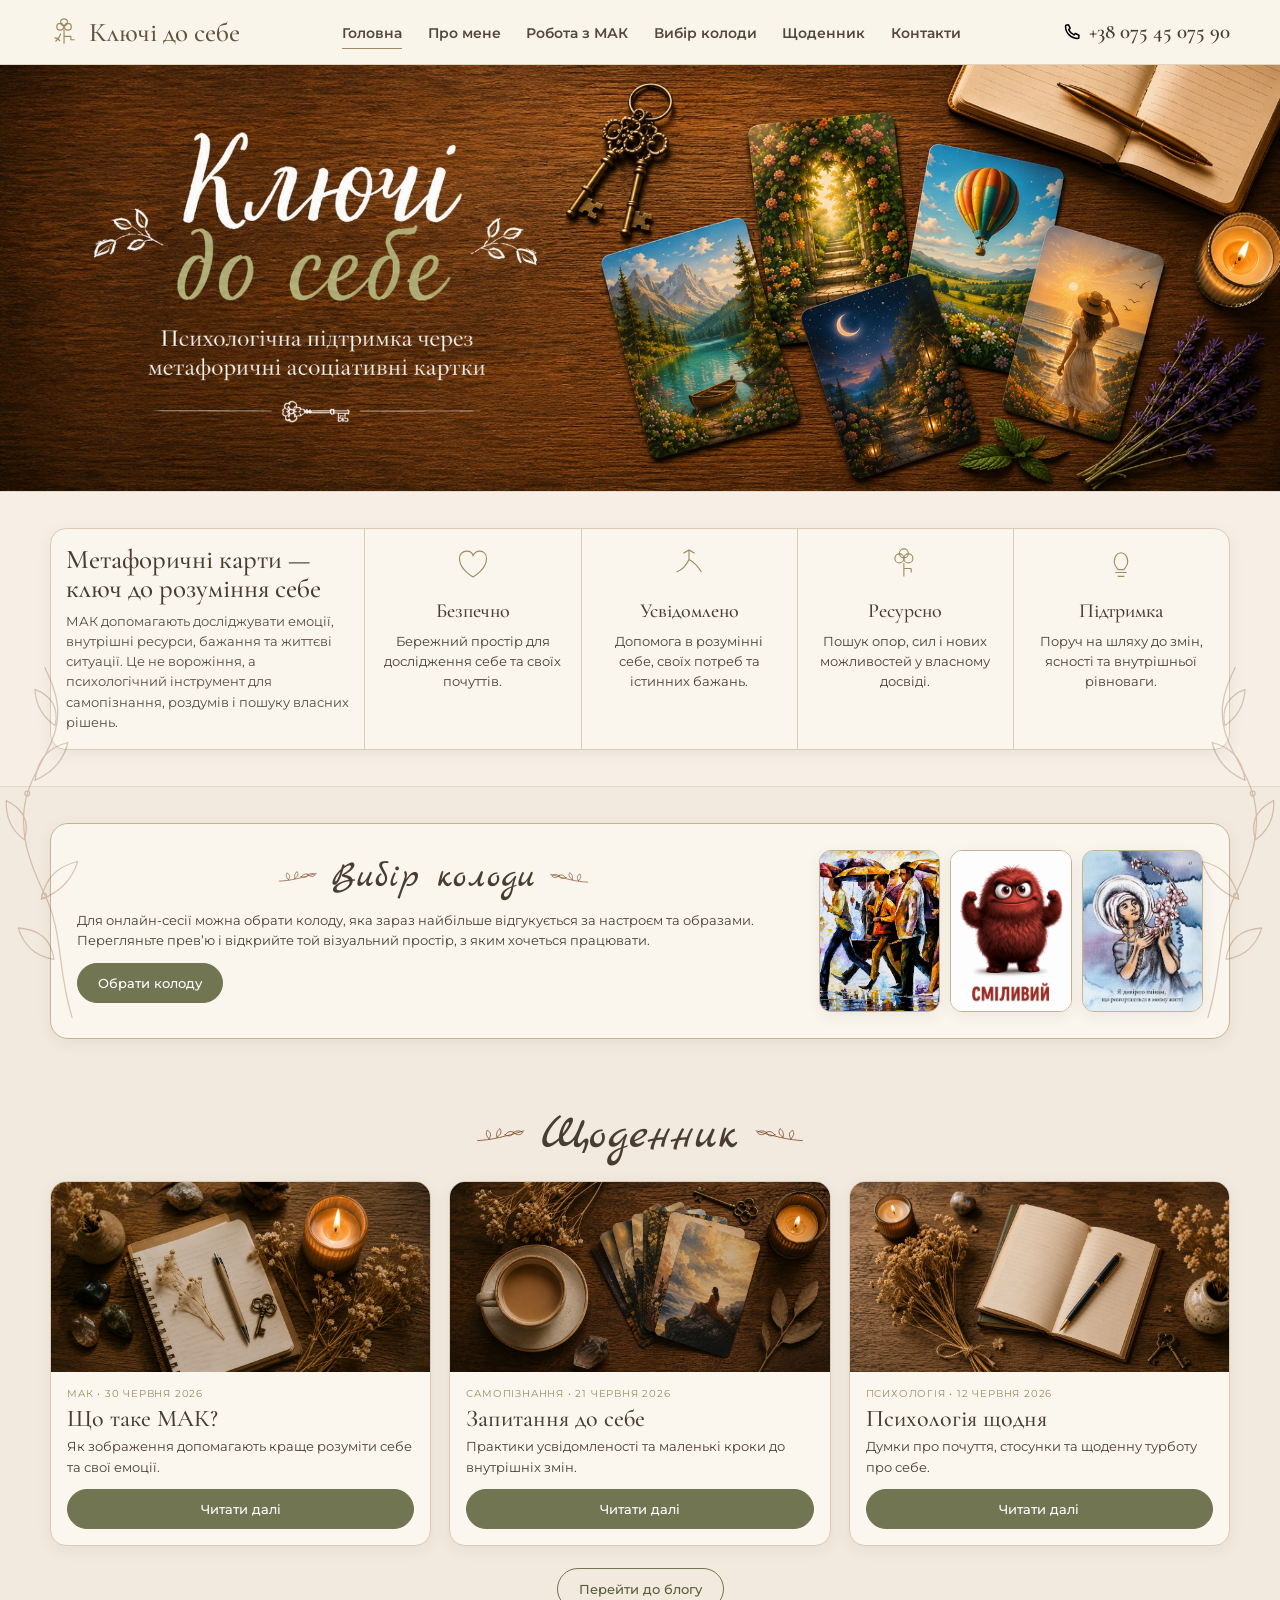
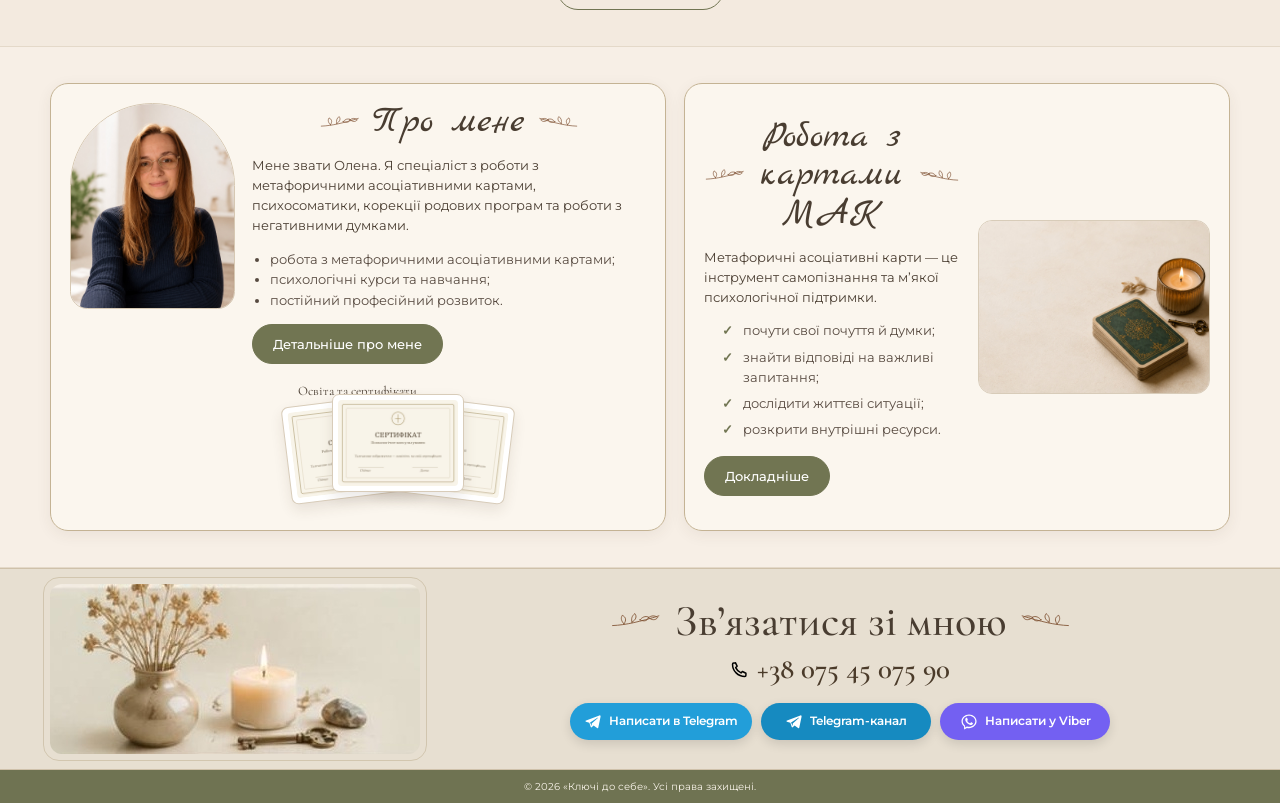
==== index.html @ e77d38bc "Add files via upload" ====
<!DOCTYPE html>

<html lang="uk">
<head>
<meta charset="utf-8"/>
<meta content="width=device-width, initial-scale=1.0" name="viewport"/>
<title>Ключі до себе — психологічна підтримка +380754507590</title>
<meta content="Робота з метафоричними асоціативними картами онлайн. Підтримка, самопізнання та робота з внутрішніми запитами. Телефон: +380754507590." name="description"/>
<meta content="фахівець з МАК, психологічна допомога, метафоричні асоціативні карти, МАК, психосоматика, самопізнання, ключі до себе, keys to self, спеціаліст з МАК, МАК-консультант" name="keywords"/>
<meta content="Олена — Ключі до себе" name="author"/>
<meta content="index, follow, max-image-preview:large, max-snippet:-1, max-video-preview:-1" name="robots"/>
<meta content="#6f7352" name="theme-color"/>
<link href="https://keystoself.com.ua/" rel="canonical"/>
<link href="assets/icons/favicon.svg" rel="icon" type="image/svg+xml"/>
<link href="site.webmanifest" rel="manifest"/>
<meta content="uk_UA" property="og:locale"/>
<meta content="website" property="og:type"/>
<meta content="Ключі до себе" property="og:site_name"/>
<meta content="Ключі до себе — психологічна підтримка" property="og:title"/>
<meta content="Робота з метафоричними асоціативними картами онлайн. Підтримка, самопізнання та робота з внутрішніми запитами. Телефон: +380754507590." property="og:description"/>
<meta content="https://keystoself.com.ua/" property="og:url"/>
<meta content="https://keystoself.com.ua/assets/images/hero-home-desktop.jpg" property="og:image"/>
<meta content="Ключі до себе — психологічна підтримка" property="og:image:alt"/>
<meta content="summary_large_image" name="twitter:card"/>
<meta content="Ключі до себе — психологічна підтримка" name="twitter:title"/>
<meta content="Робота з метафоричними асоціативними картами онлайн. Підтримка, самопізнання та робота з внутрішніми запитами. Телефон: +380754507590." name="twitter:description"/>
<meta content="https://keystoself.com.ua/assets/images/hero-home-desktop.jpg" name="twitter:image"/>
<meta content="OqQjgjxOYaDfPLeTILCCPl3YAwLQMFYE5xxrJE5mUZg" name="google-site-verification"/>
<link href="assets/css/style.css?v=20260705-gallery-final" rel="stylesheet"/>
<script type="application/ld+json">{"@context":"https://schema.org","@graph":[{"@type":"WebSite","@id":"https://keystoself.com.ua/#website","url":"https://keystoself.com.ua/","name":"Ключі до себе","inLanguage":"uk-UA"},{"@type":"ProfessionalService","@id":"https://keystoself.com.ua/#service","name":"Ключі до себе","url":"https://keystoself.com.ua/","image":"https://keystoself.com.ua/assets/images/profile.jpg","telephone":"+380754507590","description":"Психологічна підтримка та робота з метафоричними асоціативними картами.","areaServed":{"@type":"Country","name":"Україна"},"sameAs":["https://t.me/olena_keystoself","https://t.me/keystoself_channel"],"contactPoint":{"@type":"ContactPoint","telephone":"+380754507590","contactType":"customer support","availableLanguage":["uk","ru"]}},{"@type":"Person","@id":"https://keystoself.com.ua/#olena","name":"Олена","jobTitle":"Фахівець з МАК","image":"https://keystoself.com.ua/assets/images/profile.jpg","telephone":"+380754507590","worksFor":{"@id":"https://keystoself.com.ua/#service"},"sameAs":["https://t.me/olena_keystoself","https://t.me/keystoself_channel"]}]}</script>
</head>
<body>
<header class="site-header">
<div class="container header-row">
<a aria-label="Ключі до себе — на головну" class="logo" href="index.html">
<svg aria-hidden="true" class="logo-mark" fill="none" stroke="currentColor" stroke-linecap="round" stroke-linejoin="round" stroke-width="2.5" viewbox="0 0 64 64"><circle cx="21" cy="20" r="7"></circle><circle cx="37" cy="20" r="7"></circle><circle cx="29" cy="11" r="7"></circle><path d="M29 27v27M29 40h14v7h7"></path><path d="M12 50c5-5 8-9 10-15M10 43c5 0 8 2 10 6"></path></svg>
<span class="logo-name">Ключі до себе</span>
</a>
<nav aria-label="Головне меню" class="main-nav"><a href="index.html">Головна</a>
<a href="about.html">Про мене</a>
<a href="mak.html">Робота з МАК</a>
<a href="cards.html">Вибір колоди</a>
<a href="blog.html">Щоденник</a>
<a href="#contacts">Контакти</a>
</nav>
<a aria-label="Зателефонувати" class="header-phone" data-phone-link="" href="tel:+380754507590">
<img alt="" aria-hidden="true" src="assets/icons/phone.svg"/><span data-phone="">+38 075 45 075 90</span>
</a>
<a class="mobile-cards-link" href="cards.html">Колоди</a>
<button aria-expanded="false" aria-label="Відкрити меню" class="mobile-toggle" type="button"><span></span><span></span><span></span></button>
</div>
</header>
<main class="site-main">
<section aria-label="Ключі до себе" class="hero">
<picture class="hero-visual">
<source media="(max-width: 680px)" srcset="assets/images/hero-home-mobile.jpg"/>
<img alt="Ключі до себе — психологічна підтримка через метафоричні асоціативні картки" fetchpriority="high" height="850" src="assets/images/hero-home-desktop.jpg" width="1920"/>
</picture>
</section>
<section class="section section-soft">
<div class="container">
<div class="features-shell">
<div class="intro-grid">
<div class="intro-copy">
<h2>Метафоричні карти — ключ до розуміння себе</h2>
<p>МАК допомагають досліджувати емоції, внутрішні ресурси, бажання та життєві ситуації. Це не ворожіння, а психологічний інструмент для самопізнання, роздумів і пошуку власних рішень.</p>
</div>
<div class="benefit"><svg fill="none" stroke-width="2" viewbox="0 0 64 64"><path d="M32 55S8 42 8 22c0-8 6-13 13-13 6 0 10 4 11 8 2-4 6-8 12-8 7 0 12 5 12 13 0 20-24 33-24 33z"></path></svg><h3>Безпечно</h3><p>Бережний простір для дослідження себе та своїх почуттів.</p></div>
<div class="benefit"><svg fill="none" stroke-width="2" viewbox="0 0 64 64"><path d="M10 46c11-4 17-11 22-22 8 4 15 11 22 22M32 24V7M22 13l10-6 10 6"></path></svg><h3>Усвідомлено</h3><p>Допомога в розумінні себе, своїх потреб та істинних бажань.</p></div>
<div class="benefit"><svg fill="none" stroke-width="2" viewbox="0 0 64 64"><circle cx="22" cy="22" r="8"></circle><circle cx="38" cy="22" r="8"></circle><circle cx="30" cy="13" r="8"></circle><path d="M30 30v24M30 40h13M43 40v7"></path></svg><h3>Ресурсно</h3><p>Пошук опор, сил і нових можливостей у власному досвіді.</p></div>
<div class="benefit"><svg fill="none" stroke-width="2" viewbox="0 0 64 64"><path d="M22 47h20M26 54h12M20 28c0-9 5-16 12-16s12 7 12 16c0 7-4 10-7 14H27c-3-4-7-7-7-14z"></path></svg><h3>Підтримка</h3><p>Поруч на шляху до змін, ясності та внутрішньої рівноваги.</p></div>
</div>
</div>
</div>
</section>
<section class="section home-deck-announcement">
<div class="container">
<article class="panel deck-home-panel">
<div>
<h2 class="decorated-title">Вибір колоди</h2>
<p>Для онлайн-сесії можна обрати колоду, яка зараз найбільше відгукується за настроєм та образами. Перегляньте прев’ю і відкрийте той візуальний простір, з яким хочеться працювати.</p>
<a class="btn btn-small" href="cards.html">Обрати колоду</a>
</div>
<div class="deck-home-preview" aria-hidden="true">
<img src="assets/cards/vps/001.jpg" alt="" loading="lazy" onerror="this.style.display='none'">
<img src="assets/cards/monstryky/001.jpg" alt="" loading="lazy" onerror="this.style.display='none'">
<img src="assets/cards/moon/001.jpg" alt="" loading="lazy" onerror="this.style.display='none'">
</div>
</article>
</div>
</section>
<section class="section">
<div class="container">
<h2 class="section-title script-title">Щоденник</h2>
<div class="cards-3">
<article class="card"><img alt="Метафоричні асоціативні карти" loading="lazy" src="assets/images/blog-mak.jpg"/><div class="card-body"><div class="meta">МАК • 30 червня 2026</div><h3>Що таке МАК?</h3><p>Як зображення допомагають краще розуміти себе та свої емоції.</p><a class="btn btn-small" href="article-mak.html">Читати далі</a></div></article>
<article class="card"><img alt="Запитання до себе" loading="lazy" src="assets/images/blog-questions.jpg"/><div class="card-body"><div class="meta">Самопізнання • 21 червня 2026</div><h3>Запитання до себе</h3><p>Практики усвідомленості та маленькі кроки до внутрішніх змін.</p><a class="btn btn-small" href="article-questions.html">Читати далі</a></div></article>
<article class="card"><img alt="Психологія щодня" loading="lazy" src="assets/images/blog-daily.jpg"/><div class="card-body"><div class="meta">Психологія • 12 червня 2026</div><h3>Психологія щодня</h3><p>Думки про почуття, стосунки та щоденну турботу про себе.</p><a class="btn btn-small" href="article-daily.html">Читати далі</a></div></article>
</div>
<p class="center-action"><a class="btn btn-outline" href="blog.html">Перейти до блогу</a></p>
</div>
</section>
<section class="section section-soft">
<div class="container home-split">
<article class="panel about-panel">
<img alt="Олена, спеціаліст з роботи з метафоричними асоціативними картами" class="home-profile" loading="lazy" src="assets/images/profile.jpg"/>
<div>
<h2 class="decorated-title">Про мене</h2>
<p>Мене звати Олена. Я спеціаліст з роботи з метафоричними асоціативними картами, психосоматики, корекції родових програм та роботи з негативними думками.</p>
<ul>
<li>робота з метафоричними асоціативними картами;</li>
<li>психологічні курси та навчання;</li>
<li>постійний професійний розвиток.</li>
</ul>
<a class="btn btn-small" href="about.html">Детальніше про мене</a>
</div>
<div class="home-cert-block">
<p class="home-cert-label">Освіта та сертифікати</p>
<div aria-label="Три сертифікати" class="home-cert-fan">
<figure class="cert"><img alt="Сертифікат з роботи з МАК" loading="lazy" src="assets/images/certificate-1.jpg"/></figure>
<figure class="cert"><img alt="Сертифікат з психологічного консультування" loading="lazy" src="assets/images/certificate-2.jpg"/></figure>
<figure class="cert"><img alt="Диплом про підвищення кваліфікації" loading="lazy" src="assets/images/certificate-3.jpg"/></figure>
</div>
</div>
</article>
<article class="panel mak-panel">
<div>
<h2 class="decorated-title">Робота з картами МАК</h2>
<p>Метафоричні асоціативні карти — це інструмент самопізнання та м’якої психологічної підтримки.</p>
<ul class="check-list"><li>почути свої почуття й думки;</li><li>знайти відповіді на важливі запитання;</li><li>дослідити життєві ситуації;</li><li>розкрити внутрішні ресурси.</li></ul>
<a class="btn btn-small" href="mak.html">Докладніше</a>
</div>
<img alt="Колода метафоричних карт поруч зі свічкою" class="mak-panel-image" loading="lazy" src="assets/images/mak-cards.jpg"/>
</article>
</div>
</section>
</main>
<section class="contact-band" id="contacts">
<div class="container contact-shell">
<div class="contact-decor">
<img alt="Невелика композиція зі свічкою, сухоцвітами, каменем і ключами" loading="lazy" src="assets/images/footer-decor.jpg"/>
</div>
<div class="contact-center">
<h2 class="ornament-title">Зв’язатися зі мною</h2>
<a class="phone-big" data-phone-link="" href="tel:+380754507590">
<img alt="" aria-hidden="true" src="assets/icons/phone.svg"/><span data-phone="">+38 075 45 075 90</span>
</a>
<div class="contact-actions">
<a class="social-btn telegram" data-telegram="" href="https://t.me/olena_keystoself" rel="noopener" target="_blank">
<img alt="" aria-hidden="true" src="assets/icons/telegram.svg"/><span>Написати в Telegram</span>
</a>
<a class="social-btn channel" data-telegram-channel="" href="https://t.me/keystoself_channel" rel="noopener" target="_blank">
<img alt="" aria-hidden="true" src="assets/icons/telegram.svg"/><span>Telegram-канал</span>
</a>
<a class="social-btn viber" data-viber="" href="viber://chat?number=%2B380754507590">
<img alt="" aria-hidden="true" src="assets/icons/viber.svg"/><span>Написати у Viber</span>
</a>
</div>
</div>
</div>
</section>
<footer class="site-footer">© 2026 «Ключі до себе». Усі права захищені.</footer>
<script src="assets/js/config.js"></script>
<script src="assets/js/main.js"></script>
</body>
</html>
---- assets/css/style.css ----
@import url("https://fonts.googleapis.com/css2?family=Cormorant+Garamond:wght@400;500;600&family=Marck+Script&family=Montserrat:wght@400;500;600&display=swap");

:root {
  --bg: #f3eadf;
  --paper: #fbf7ef;
  --paper-2: #f7f0e6;
  --ink: #493d31;
  --muted: #574a40;
  --line: #d8ccb9;
  --line-strong: #c4b394;
  --olive: #717552;
  --olive-dark: #575c3d;
  --gold: #9f8b60;
  --branch: #5e3b24;
  --telegram: #229ed9;
  --telegram-dark: #168ac0;
  --viber: #7360f2;
  --shadow: 0 10px 28px rgba(76, 56, 36, .09);
  --shadow-soft: 0 4px 15px rgba(76, 56, 36, .07);
  --radius: 16px;
  --max: 1180px;
}

* { box-sizing: border-box; }
html { scroll-behavior: smooth; }
body {
  margin: 0;
  overflow-x: hidden;
  color: var(--ink);
  background: var(--bg);
  font-family: "Montserrat", Arial, sans-serif;
  font-size: 14px;
  line-height: 1.55;
}
img { display: block; max-width: 100%; }
a { color: inherit; }
button, input, select { font: inherit; }
.container { width: min(var(--max), calc(100% - 36px)); margin-inline: auto; }
.sr-only {
  position: absolute !important;
  width: 1px !important;
  height: 1px !important;
  padding: 0 !important;
  margin: -1px !important;
  overflow: hidden !important;
  clip: rect(0, 0, 0, 0) !important;
  white-space: nowrap !important;
  border: 0 !important;
}
.site-main { position: relative; isolation: isolate; overflow: clip; }
.site-main::before,
.site-main::after {
  content: "";
  position: absolute;
  z-index: 4;
  top: 28%;
  width: 84px;
  height: 380px;
  background: url("../images/side-vine.svg") center / contain no-repeat;
  opacity: .28;
  pointer-events: none;
}
.site-main::before { left: 0; }
.site-main::after { right: 0; transform: scaleX(-1); }

/* Header */
.site-header {
  position: sticky;
  top: 0;
  z-index: 100;
  background: rgba(250, 245, 236, .97);
  border-bottom: 1px solid rgba(159, 139, 96, .3);
  backdrop-filter: blur(10px);
}
.header-row {
  display: grid;
  grid-template-columns: auto minmax(0, 1fr) auto;
  align-items: center;
  gap: 22px;
  min-height: 64px;
}
.logo {
  display: inline-flex;
  align-items: center;
  gap: 8px;
  color: #62523e;
  text-decoration: none;
  white-space: nowrap;
}
.logo-mark { width: 31px; height: 31px; color: var(--gold); }
.logo-name {
  font-family: "Cormorant Garamond", Georgia, serif;
  font-size: 27px;
  font-weight: 500;
  line-height: 1;
}
.main-nav {
  display: flex;
  align-items: center;
  justify-content: center;
  gap: clamp(16px, 2vw, 28px);
}
.main-nav a {
  position: relative;
  padding: 21px 0 18px;
  color: #54483d;
  text-decoration: none;
  font-size: 12px;
  font-weight: 500;
  white-space: nowrap;
}
.main-nav a::after {
  content: "";
  position: absolute;
  left: 50%;
  right: 50%;
  bottom: 13px;
  height: 1px;
  background: var(--gold);
  transition: .2s ease;
}
.main-nav a:hover::after,
.main-nav a.active::after { left: 0; right: 0; }
.header-phone {
  display: inline-flex;
  align-items: center;
  gap: 7px;
  text-decoration: none;
  font-family: "Cormorant Garamond", Georgia, serif;
  font-size: 18px;
  font-weight: 600;
  white-space: nowrap;
}
.header-phone img { width: 17px; height: 17px; }
.mobile-toggle {
  display: none;
  width: 42px;
  height: 42px;
  margin-left: auto;
  border: 0;
  background: transparent;
  cursor: pointer;
}
.mobile-toggle span {
  display: block;
  width: 25px;
  height: 2px;
  margin: 5px auto;
  background: #574b3c;
  transition: .2s ease;
}
.mobile-toggle[aria-expanded="true"] span:nth-child(1) { transform: translateY(7px) rotate(45deg); }
.mobile-toggle[aria-expanded="true"] span:nth-child(2) { opacity: 0; }
.mobile-toggle[aria-expanded="true"] span:nth-child(3) { transform: translateY(-7px) rotate(-45deg); }

/* Shared banner */
.hero,
.site-banner {
  position: relative;
  overflow: hidden;
}

.hero {
  display: block;
  margin: 0;
  padding: 0;
  line-height: 0;
  background: transparent;
  border: 0;
}

.site-banner {
  background: #4a2c19;
  border-bottom: 1px solid rgba(159, 139, 96, .42);
}
.hero-visual,
.site-banner-visual {
  display: block;
  width: 100%;
  line-height: 0;
}
.hero-visual img {
  display: block;
  width: 100%;
  height: auto;
  object-fit: cover;
  object-position: center;
}
.hero-copy {
  position: absolute !important;
  width: 1px !important;
  height: 1px !important;
  padding: 0 !important;
  margin: -1px !important;
  overflow: hidden !important;
  clip: rect(0, 0, 0, 0) !important;
  white-space: nowrap !important;
  border: 0 !important;
}
.hero-action {
  position: absolute;
  left: 27%;
  bottom: 18px;
  z-index: 3;
  display: flex;
  justify-content: center;
  padding: 0;
  background: transparent;
  border: 0;
  transform: translateX(-50%);
  line-height: normal;
}
.site-banner {
  width: 100%;
  height: auto;
  overflow: hidden;
}
.site-banner img {
  display: block;
  width: 100%;
  height: auto;
  object-fit: contain;
  object-position: center top;
}
.site-banner { padding: 0; }

/* Type and decorative headings */
h1, h2, h3 { color: var(--ink); }
.section { padding: 36px 0; }
.section-soft {
  background: rgba(248, 241, 231, .84);
  border-block: 1px solid rgba(159, 139, 96, .22);
}
.section-title,
.ornament-title,
.decorated-title,
.page-script-title {
  display: flex;
  align-items: center;
  justify-content: center;
  gap: 12px;
  text-align: center;
}
.section-title,
.ornament-title {
  margin: 0 0 20px;
  font-family: "Cormorant Garamond", Georgia, serif;
  font-size: clamp(34px, 3.6vw, 44px);
  font-weight: 500;
  line-height: 1.05;
}
.script-title,
.page-script-title,
.decorated-title {
  font-family: "Marck Script", cursive;
  font-weight: 400;
  letter-spacing: 0;
}
.script-title { font-size: clamp(42px, 4.5vw, 56px); }
.decorated-title {
  width: 100%;
  margin: 0 0 10px;
  font-size: clamp(32px, 2.8vw, 40px);
  line-height: 1.05;
}
.page-script-title {
  margin: 0;
  font-size: clamp(46px, 5.3vw, 66px);
  line-height: .98;
}
.section-title::before,
.section-title::after,
.ornament-title::before,
.ornament-title::after,
.decorated-title::before,
.decorated-title::after,
.page-script-title::before,
.page-script-title::after {
  content: "";
  width: 54px;
  height: 22px;
  flex: 0 0 54px;
  background: url("../images/title-branch.svg") center / contain no-repeat;
  opacity: .92;
}
.section-title::after,
.ornament-title::after,
.decorated-title::after,
.page-script-title::after { transform: scaleX(-1); }
.decorated-title::before,
.decorated-title::after {
  width: 42px;
  height: 18px;
  flex-basis: 42px;
}
.btn {
  display: inline-flex;
  align-items: center;
  justify-content: center;
  min-height: 42px;
  padding: 9px 21px;
  border: 1px solid var(--olive);
  border-radius: 999px;
  background: var(--olive);
  color: #fff;
  text-decoration: none;
  font-size: 13px;
  font-weight: 500;
  transition: transform .18s ease, background .18s ease, box-shadow .18s ease;
}
.btn:hover { transform: translateY(-2px); background: var(--olive-dark); box-shadow: var(--shadow-soft); }
.btn-small { min-height: 40px; padding: 9px 20px; font-size: 13px; }
.btn-outline { background: transparent; color: var(--olive-dark); }
.btn-outline:hover { color: #fff; }

/* Feature strip */
.features-shell {
  overflow: hidden;
  background: rgba(251, 247, 239, .9);
  border: 1px solid var(--line);
  border-radius: var(--radius);
  box-shadow: var(--shadow-soft);
}
.intro-grid { display: grid; grid-template-columns: 1.45fr repeat(4, 1fr); }
.intro-copy,
.benefit { min-height: 138px; padding: 17px 15px; }
.intro-copy h2 {
  margin: 0 0 8px;
  font-family: "Cormorant Garamond", Georgia, serif;
  font-size: 27px;
  font-weight: 500;
  line-height: 1.05;
}
.intro-copy p,
.benefit p { margin: 0; color: var(--muted); font-size: 13px; }
.benefit { text-align: center; border-left: 1px solid var(--line); }
.benefit svg { width: 36px; height: 36px; margin: 0 auto 7px; color: var(--gold); stroke: currentColor; }
.benefit h3 { margin: 0 0 4px; font-family: "Cormorant Garamond", Georgia, serif; font-size: 20px; font-weight: 500; }

/* Blog cards */
.cards-3,
.blog-grid { display: grid; grid-template-columns: repeat(3, minmax(0, 1fr)); gap: 18px; }
.card {
  display: flex;
  flex-direction: column;
  overflow: hidden;
  background: var(--paper);
  border: 1px solid var(--line);
  border-radius: var(--radius);
  box-shadow: var(--shadow-soft);
  transition: transform .2s ease, box-shadow .2s ease;
}
.card:hover { transform: translateY(-3px); box-shadow: var(--shadow); }
.card > img { width: 100%; aspect-ratio: 2 / 1; object-fit: cover; }
.card-body { display: flex; flex: 1; flex-direction: column; padding: 14px 16px 16px; }
.card h3 { margin: 0 0 5px; font-family: "Cormorant Garamond", Georgia, serif; font-size: 24px; font-weight: 500; line-height: 1.05; }
.card p { flex: 1; margin: 0 0 12px; color: var(--muted); font-size: 13px; }
.meta,
.article-date { margin-bottom: 5px; color: var(--gold); font-size: 10px; letter-spacing: .08em; text-transform: uppercase; }
.center-action { margin: 22px 0 0; text-align: center; }

/* Home panels */
.home-split { display: grid; grid-template-columns: 1.06fr .94fr; gap: 18px; }
.panel {
  padding: 19px;
  background: rgba(251, 247, 239, .95);
  border: 1px solid var(--line-strong);
  border-radius: 18px;
  box-shadow: var(--shadow-soft);
}
.about-panel {
  position: relative;
  display: grid;
  grid-template-columns: 165px minmax(0, 1fr);
  gap: 17px;
  align-items: start;
  overflow: hidden;
}
.home-profile {
  width: 165px;
  aspect-ratio: 4 / 5;
  object-fit: cover;
  object-position: center top;
  border: 1px solid #d6c8b3;
  border-radius: 85px 85px 18px 18px;
}
.panel p,
.panel li { color: var(--muted); font-size: 13px; }
.panel ul { padding-left: 18px; }
.home-cert-block { grid-column: 1 / -1; margin-top: 0; }
.home-cert-label { margin: 0 0 2px; text-align: center; font-family: "Cormorant Garamond", Georgia, serif; font-size: 20px; }
.home-cert-fan { position: relative; min-height: 108px; }
.home-cert-fan .cert {
  position: absolute;
  left: 50%;
  bottom: 0;
  width: 132px;
  padding: 5px;
  background: #fff;
  border: 1px solid var(--line);
  border-radius: 7px;
  box-shadow: 0 6px 14px rgba(76, 56, 36, .11);
  transform-origin: 50% 100%;
}
.home-cert-fan .cert img { width: 100%; border-radius: 4px; }
.home-cert-fan .cert:nth-child(1) { z-index: 1; transform: translateX(-106px) rotate(-7deg); }
.home-cert-fan .cert:nth-child(2) { z-index: 3; transform: translateX(-50%) translateY(-5px); }
.home-cert-fan .cert:nth-child(3) { z-index: 2; transform: translateX(-26px) rotate(7deg); }
.mak-panel { display: grid; grid-template-columns: 1.05fr .95fr; gap: 18px; align-items: center; }
.mak-panel-image { width: 100%; aspect-ratio: 4 / 3; object-fit: cover; border: 1px solid var(--line); border-radius: 14px; }
.check-list { list-style: none; padding: 0; margin: 13px 0 17px; }
.check-list li { position: relative; margin: 6px 0; padding-left: 21px; color: var(--muted); }
.check-list li::before { content: "✓"; position: absolute; left: 0; color: var(--olive); font-weight: 700; }

/* Page heading */
.page-hero {
  padding: 22px 0 18px;
  background: rgba(247, 240, 230, .96);
  border-bottom: 1px solid rgba(159, 139, 96, .24);
}
.page-hero .container { text-align: center; }
.page-hero h1:not(.page-script-title) {
  margin: 0 0 7px;
  font-family: "Cormorant Garamond", Georgia, serif;
  font-size: clamp(38px, 4.7vw, 54px);
  font-weight: 500;
  line-height: 1;
}
.page-hero p {
  max-width: 760px;
  margin: 7px auto 0;
  color: #4f4339;
  font-family: "Cormorant Garamond", Georgia, serif;
  font-size: 19px;
  line-height: 1.25;
}

/* About */
.about-frame {
  position: relative;
  display: grid;
  grid-template-columns: minmax(230px, 310px) 1fr;
  gap: 24px;
  align-items: start;
  padding: clamp(22px, 3vw, 34px);
  overflow: hidden;
  background: rgba(251, 247, 239, .95);
  border: 1px solid var(--line-strong);
  border-radius: 20px;
  box-shadow: var(--shadow);
}
.about-frame::before,
.about-frame::after {
  content: "";
  position: absolute;
  width: 110px;
  height: 210px;
  background: url("../images/side-vine.svg") center / contain no-repeat;
  opacity: .13;
  pointer-events: none;
}
.about-frame::before { left: -48px; bottom: -42px; transform: rotate(20deg); }
.about-frame::after { right: -48px; top: -48px; transform: rotate(190deg); }
.about-photo { width: 100%; aspect-ratio: 4 / 5; object-fit: cover; object-position: center top; border: 1px solid #d6c8b3; border-radius: 155px 155px 20px 20px; }
.about-text h2 { margin: 0 0 12px; font-family: "Cormorant Garamond", Georgia, serif; font-size: 39px; font-weight: 500; line-height: 1.05; }
.about-text p { color: var(--muted); }
.about-text h3 { margin: 20px 0 7px; font-family: "Cormorant Garamond", Georgia, serif; font-size: 26px; font-weight: 500; }
.cert-section { margin-top: 32px; }
.cert-fan { position: relative; min-height: 300px; margin-top: 14px; }
.cert-fan .cert {
  position: absolute;
  left: 50%;
  bottom: 22px;
  width: min(28vw, 290px);
  padding: 9px;
  background: #fff;
  border: 1px solid var(--line);
  border-radius: 11px;
  box-shadow: 0 13px 28px rgba(76, 56, 36, .13);
  transform-origin: 50% 100%;
  transition: transform .2s ease, box-shadow .2s ease;
}
.cert-fan .cert img { width: 100%; border-radius: 7px; }
.cert-fan .cert-1 { z-index: 1; transform: translateX(-112%) rotate(-8deg); }
.cert-fan .cert-2 { z-index: 3; transform: translateX(-50%) translateY(-16px); }
.cert-fan .cert-3 { z-index: 2; transform: translateX(12%) rotate(8deg); }
.cert-fan .cert:hover { z-index: 5; box-shadow: 0 18px 34px rgba(76, 56, 36, .18); }

/* MAK */
.mak-layout { display: grid; grid-template-columns: minmax(0, 1fr) 350px; gap: 24px; align-items: start; }
.content-heading { margin: 0 0 10px; font-family: "Cormorant Garamond", Georgia, serif; font-size: 36px; font-weight: 500; line-height: 1.05; }
.mak-copy p { color: var(--muted); }
.mak-copy blockquote,
.article-content blockquote { margin: 18px 0; padding: 16px 19px; background: #efe6d7; border-left: 3px solid var(--gold); color: #5e5144; font-family: "Cormorant Garamond", Georgia, serif; font-size: 19px; font-style: italic; }
.mak-image { position: sticky; top: 82px; width: 100%; aspect-ratio: 4 / 5; object-fit: cover; border: 1px solid var(--line); border-radius: 16px; box-shadow: var(--shadow-soft); }
.steps { display: grid; gap: 10px; margin: 15px 0 21px; }
.step { display: grid; grid-template-columns: 44px 1fr; gap: 13px; padding: 13px; background: var(--paper); border: 1px solid var(--line); border-radius: 14px; }
.step-num { width: 42px; height: 42px; display: grid; place-items: center; border-radius: 50%; background: var(--olive); color: #fff; font-family: "Cormorant Garamond", Georgia, serif; font-size: 22px; }
.step h3 { margin: 0 0 3px; font-family: "Cormorant Garamond", Georgia, serif; font-size: 23px; font-weight: 500; }
.step p { margin: 0; color: var(--muted); }
.online-format { margin: 19px 0 18px; padding: 16px 18px 14px; background: rgba(244, 237, 225, .72); border: 1px solid var(--line); border-radius: var(--radius); box-shadow: var(--shadow-soft); }
.online-format .content-heading { margin-top: 0; }
.online-format p:last-child { margin-bottom: 0; }

/* Blog and articles */
.blog-controls { display: flex; justify-content: space-between; align-items: center; gap: 14px; flex-wrap: wrap; margin-bottom: 20px; }
.filter-group { display: flex; gap: 8px; flex-wrap: wrap; }
.filter-btn,
.sort-select { padding: 8px 13px; border: 1px solid var(--line-strong); background: #fffdf8; color: var(--ink); }
.filter-btn { border-radius: 999px; cursor: pointer; }
.filter-btn.active { background: var(--olive); border-color: var(--olive); color: #fff; }
.sort-select { border-radius: 10px; }
.blog-card.hidden { display: none; }
.content-grid { display: grid; grid-template-columns: minmax(0, 1fr) 260px; gap: 24px; }
.article-content,
.sidebar-box { background: var(--paper); border: 1px solid var(--line); border-radius: var(--radius); box-shadow: var(--shadow-soft); }
.article-content { padding: clamp(21px, 3vw, 32px); }
.article-cover { width: 100%; aspect-ratio: 2 / 1; object-fit: cover; border-radius: 12px; margin-bottom: 20px; }
.article-content h2 { margin: 24px 0 9px; font-family: "Cormorant Garamond", Georgia, serif; font-size: 31px; font-weight: 500; line-height: 1.08; }
.article-content p,
.article-content li { color: var(--muted); }
.back-link { display: inline-block; margin-bottom: 14px; color: var(--olive-dark); }
.sidebar-box { position: sticky; top: 82px; height: max-content; padding: 20px; }
.sidebar-box h3 { margin: 0 0 10px; font-family: "Cormorant Garamond", Georgia, serif; font-size: 26px; font-weight: 500; }
.sidebar-box a { display: block; margin: 9px 0; color: var(--olive-dark); }
.sidebar-divider { margin: 17px 0; border: 0; border-top: 1px solid var(--line); }

/* Contact */
.contact-band { padding: 15px 0; background: #e7dfd1; border-block: 1px solid #cfc1aa; }
.contact-shell {
  display: grid;
  grid-template-columns: minmax(320px, 370px) minmax(0, 1fr);
  gap: 30px;
  align-items: center;
}
.contact-decor {
  position: relative;
  width: 100%;
  justify-self: start;
}
.contact-decor::after { content: ""; position: absolute; inset: -7px; border: 1px solid rgba(159, 139, 96, .3); border-radius: 16px; pointer-events: none; }
.contact-decor img {
  display: block;
  width: 100%;
  height: auto;
  aspect-ratio: 370 / 170;
  object-fit: cover;
  object-position: center;
  border-radius: 12px;
}
.contact-center { text-align: center; }
.contact-center h2 { margin-bottom: 3px; }
.phone-big { display: inline-flex; align-items: center; gap: 8px; margin-bottom: 11px; color: #4b3b2a; text-decoration: none; font-family: "Cormorant Garamond", Georgia, serif; font-size: 29px; font-weight: 600; }
.phone-big img { width: 19px; height: 19px; }
.contact-actions { display: flex; justify-content: center; gap: 9px; flex-wrap: wrap; }
.social-btn { display: inline-flex; align-items: center; justify-content: center; gap: 7px; min-width: 170px; padding: 9px 14px; border: 0; border-radius: 999px; color: #fff; text-decoration: none; font-size: 12px; font-weight: 600; box-shadow: 0 4px 11px rgba(0, 0, 0, .12); transition: transform .18s ease, filter .18s ease; }
.social-btn:hover { transform: translateY(-2px); filter: brightness(.97); }
.social-btn img { width: 18px; height: 18px; }
.telegram { background: var(--telegram); }
.channel { background: var(--telegram-dark); }
.viber { background: var(--viber); }
.site-footer { padding: 9px 18px; background: #6f7352; color: #f8f3e9; text-align: center; font-size: 10px; }

@media (max-width: 1060px) {
  .header-row { gap: 17px; }
  .main-nav { gap: 16px; }
  .main-nav a { font-size: 11px; }
  .header-phone { font-size: 17px; }
  .intro-grid { grid-template-columns: repeat(2, 1fr); }
  .intro-copy { grid-column: 1 / -1; }
  .benefit:nth-child(even) { border-left: 0; }
  .home-split { grid-template-columns: 1fr; }
}

@media (max-width: 900px) {
  .header-row { grid-template-columns: auto 1fr auto auto; gap: 10px; min-height: 62px; }
  .main-nav {
    display: none;
    position: absolute;
    left: 0;
    right: 0;
    top: 62px;
    padding: 8px 22px 16px;
    background: rgba(250, 245, 236, .99);
    border-bottom: 1px solid var(--line);
    box-shadow: var(--shadow-soft);
    flex-direction: column;
    align-items: stretch;
    gap: 0;
  }
  .main-nav.open { display: flex; }
  .main-nav a { padding: 10px 0; font-size: 13px; }
  .main-nav a::after { bottom: 5px; }
  .header-phone {
    display: inline-flex;
    align-items: center;
    gap: 5px;
    font-size: 15px;
    justify-self: end;
  }
  .mobile-toggle { display: block; }
  .cards-3,
  .blog-grid { grid-template-columns: repeat(2, minmax(0, 1fr)); }
  .about-frame,
  .mak-layout,
  .content-grid { grid-template-columns: 1fr; }
  .about-photo { max-width: 380px; margin-inline: auto; }
  .mak-image,
  .sidebar-box { position: static; }
  .contact-shell { grid-template-columns: 1fr; justify-items: center; }
  .contact-decor {
    width: min(100%, 420px);
    justify-self: center;
  }
}

@media (max-width: 680px) {
  .site-main::before,
  .site-main::after {
    width: 46px;
    height: 250px;
    opacity: .16;
  }

  .container { width: min(var(--max), calc(100% - 24px)); }
  body { font-size: 13px; }
  .site-main::before,
  .site-main::after { width: 38px; height: 220px; opacity: .13; }
  .header-row {
    grid-template-columns: auto 1fr auto auto;
    gap: 6px;
    min-height: 58px;
  }
  .logo-mark { width: 28px; height: 28px; }
  .logo-name { font-size: 21px; }
  .header-phone {
    display: inline-flex;
    gap: 4px;
    font-size: 13px;
    white-space: nowrap;
  }
  .header-phone img {
    width: 15px;
    height: 15px;
  }
  .mobile-toggle {
    width: 38px;
    height: 38px;
  }
  .main-nav { top: 58px; }
  .hero-action {
    position: absolute;
    left: 50%;
    bottom: 14px;
    z-index: 3;
    padding: 0;
    transform: translateX(-50%);
  }
  .hero-action .btn { min-height: 35px; padding: 6px 16px; font-size: 11px; }
  .section { padding: 32px 0; }
  .section-title,
  .ornament-title,
  .decorated-title,
  .page-script-title { gap: 5px; }
  .section-title,
  .ornament-title { font-size: 34px; }
  .script-title { font-size: 43px; }
  .page-script-title { font-size: 45px; }
  .decorated-title { font-size: 32px; }
  .section-title::before,
  .section-title::after,
  .ornament-title::before,
  .ornament-title::after,
  .page-script-title::before,
  .page-script-title::after { width: 39px; height: 18px; flex-basis: 39px; }
  .decorated-title::before,
  .decorated-title::after { width: 24px; height: 15px; flex-basis: 24px; }
  .page-hero { padding: 21px 0 19px; }
  .page-hero p { font-size: 17px; }
  .cards-3,
  .blog-grid { grid-template-columns: 1fr; }
  .intro-grid { grid-template-columns: repeat(2, minmax(0, 1fr)); }
  .intro-copy { grid-column: 1 / -1; }
  .intro-copy,
  .benefit { min-height: 0; padding: 16px 11px; border-bottom: 1px solid var(--line); }
  .benefit { border-left: 1px solid var(--line); }
  .benefit:nth-child(2),
  .benefit:nth-child(4) { border-left: 0; }
  .benefit:nth-last-child(-n+2) { border-bottom: 0; }
  .about-panel { grid-template-columns: 1fr; padding: 16px; }
  .home-profile { width: 100%; aspect-ratio: 4 / 3; object-position: center 24%; border-radius: 14px; }
  .home-cert-fan { min-height: 118px; }
  .home-cert-fan .cert { width: 43vw; max-width: 150px; }
  .home-cert-fan .cert:nth-child(1) { transform: translateX(-84%) rotate(-7deg); }
  .home-cert-fan .cert:nth-child(2) { transform: translateX(-50%) translateY(-5px); }
  .home-cert-fan .cert:nth-child(3) { transform: translateX(-16%) rotate(7deg); }
  .mak-panel { grid-template-columns: 1fr; padding: 16px; }
  .mak-panel-image { order: -1; aspect-ratio: 4 / 3; }
  .about-frame { gap: 22px; padding: 16px; }
  .about-photo { max-width: none; aspect-ratio: 4 / 3; object-position: center 24%; border-radius: 14px; }
  .about-text h2 { font-size: 34px; }
  .cert-section { margin-top: 34px; }
  .cert-fan { min-height: 260px; }
  .cert-fan .cert { width: 61vw; max-width: 235px; padding: 7px; }
  .cert-fan .cert-1 { transform: translateX(-77%) rotate(-7deg); }
  .cert-fan .cert-2 { transform: translateX(-50%) translateY(-12px); }
  .cert-fan .cert-3 { transform: translateX(-23%) rotate(7deg); }
  .content-heading { font-size: 32px; }
  .article-content { padding: 18px; }
  .article-content h2 { font-size: 28px; }
  .contact-band { padding: 20px 0 23px; }
  .contact-decor img {
    width: 100%;
    height: auto;
    aspect-ratio: 370 / 170;
  }
  .phone-big { font-size: 27px; }
  .contact-actions { width: 100%; flex-direction: column; align-items: center; }
  .social-btn { width: min(100%, 290px); }
}


@media (max-width: 680px) {
  .hero-visual img {
    display: block;
    width: 100%;
    height: auto;
    object-fit: contain;
    object-position: center top;
  }

  .hero::after {
    display: none;
  }

  .hero-copy {
    display: none !important;
  }

  .hero-action {
    position: absolute;
    left: 50%;
    bottom: 14px;
    z-index: 3;
    padding: 0;
    transform: translateX(-50%);
  }

  .site-banner {
    height: auto;
  }

  .site-banner img,
  .site-banner-visual img {
    display: block;
    width: 100%;
    height: auto;
    object-fit: contain;
    object-position: center top;
  }

  .section { padding: 27px 0; }
  .page-hero { padding: 17px 0 15px; }
  .contact-band { padding: 16px 0 18px; }
}

@media (max-width: 520px) {
  .logo-name {
    display: none;
  }

  .header-row {
    grid-template-columns: auto 1fr auto auto;
  }

  .header-phone {
    font-size: 13px;
  }
}


@media (min-width: 681px) {
  .section-title.script-title,
  .decorated-title,
  .page-script-title {
    font-family: "Marck Script", cursive !important;
    font-weight: 400 !important;
    font-style: normal;
    font-synthesis: none;
    -webkit-text-stroke: 0 transparent;
    text-shadow: none;
  }

  .section-title.script-title {
    font-size: 48px;
  }

  .decorated-title {
    font-size: 37px;
  }

  .page-script-title {
    font-size: 52px;
  }
}

@media (prefers-reduced-motion: reduce) {
  html { scroll-behavior: auto; }
  *, *::before, *::after { transition: none !important; }
}

/* Deck choice page */
.cards-page .page-hero {
  padding-top: 34px;
  padding-bottom: 28px;
}
.cards-hero p {
  max-width: 820px;
}
.deck-choice-section {
  padding-top: 34px;
}
.deck-choice-intro {
  max-width: 820px;
  margin: 0 auto 26px;
  text-align: center;
}
.deck-choice-intro .content-heading {
  margin-bottom: 8px;
}
.deck-choice-intro p {
  margin: 0;
  color: #5f5147;
  font-family: "Cormorant Garamond", Georgia, serif;
  font-size: 20px;
  line-height: 1.25;
}
.deck-choice-grid {
  display: grid;
  grid-template-columns: repeat(3, minmax(0, 1fr));
  column-gap: 26px;
  row-gap: 42px;
  align-items: stretch;
}
.deck-choice-card {
  position: relative;
  overflow: hidden;
  background: rgba(251, 247, 239, .96);
  border: 1px solid var(--line-strong);
  border-radius: 18px;
  box-shadow: var(--shadow-soft);
  transition: transform .2s ease, box-shadow .2s ease, border-color .2s ease;
}
.deck-choice-card::before,
.deck-choice-card::after {
  content: "";
  position: absolute;
  width: 72px;
  height: 142px;
  background: url("../images/side-vine.svg") center / contain no-repeat;
  opacity: .10;
  pointer-events: none;
}
.deck-choice-card::before {
  left: -34px;
  bottom: -32px;
  transform: rotate(18deg);
}
.deck-choice-card::after {
  right: -34px;
  top: -34px;
  transform: rotate(194deg);
}
.deck-choice-card:hover {
  transform: translateY(-4px);
  box-shadow: var(--shadow);
  border-color: var(--gold);
}
.deck-choice-card a {
  position: relative;
  z-index: 1;
  display: flex;
  min-height: 100%;
  flex-direction: column;
  padding: 18px;
  text-decoration: none;
}
.deck-choice-card h2 {
  margin: 0 0 14px;
  text-align: center;
  font-family: "Cormorant Garamond", Georgia, serif;
  font-size: 30px;
  font-weight: 500;
  line-height: 1.05;
}
.deck-preview-row {
  display: grid;
  grid-template-columns: repeat(4, minmax(0, 1fr));
  gap: 8px;
  margin-bottom: 14px;
}
.deck-preview-row img {
  width: 100%;
  aspect-ratio: 3 / 4;
  object-fit: cover;
  object-position: center;
  border: 1px solid var(--line);
  border-radius: 10px;
  background: #efe6d7;
  box-shadow: 0 4px 12px rgba(76, 56, 36, .08);
}

.deck-preview-row img.deck-fallback {
  filter: sepia(.12) saturate(.86);
}

.deck-choice-card p {
  flex: 1;
  margin: 0 0 14px;
  color: #4f4339;
  text-align: center;
  font-size: 14px;
}
.deck-open {
  display: inline-flex;
  align-self: center;
  justify-content: center;
  min-height: 40px;
  padding: 9px 22px;
  border: 1px solid var(--olive);
  border-radius: 999px;
  color: #fff;
  background: var(--olive);
  font-size: 14px;
  font-weight: 600;
}
.deck-choice-card:hover .deck-open {
  background: var(--olive-dark);
  color: #fff;
}
@media (max-width: 900px) {
  .deck-choice-grid {
    grid-template-columns: repeat(2, minmax(0, 1fr));
    column-gap: 18px;
    row-gap: 32px;
  }
}
@media (max-width: 680px) {
  .deck-choice-grid {
    grid-template-columns: 1fr;
    row-gap: 24px;
  }
  .deck-choice-card a {
    padding: 16px;
  }
  .deck-choice-card h2 {
    font-size: 28px;
  }
  .deck-choice-intro p {
    font-size: 17px;
  }
}


/* Deck access */
.deck-closed-card {
  max-width: 760px;
  margin: 0 auto;
  padding: 34px 28px;
  text-align: center;
  background: rgba(251, 247, 239, .96);
  border: 1px solid var(--line-strong);
  border-radius: 20px;
  box-shadow: var(--shadow-soft);
}
.deck-closed-card p {
  color: var(--muted);
  font-size: 15px;
  margin: 0 0 18px;
}
.deck-page-back {
  display: inline-flex;
  align-items: center;
  justify-content: center;
  min-height: 40px;
  padding: 9px 20px;
  border-radius: 999px;
  background: var(--olive);
  color: #fff;
  text-decoration: none;
  font-size: 13px;
  font-weight: 600;
  box-shadow: var(--shadow-soft);
}
.deck-page-back:hover { background: var(--olive-dark); }


/* Final gallery and readability fixes */
body,
.page-hero p,
.card p,
.deck-choice-card p,
.deck-choice-intro p,
.article-content p,
.about-text p,
.panel p,
.benefit p,
li {
  color: #493d31;
}
.main-nav a {
  font-size: 13.5px;
  font-weight: 600;
}
.header-phone {
  font-size: 21px;
}
.header-phone img {
  width: 19px;
  height: 19px;
}
.mobile-cards-link {
  display: none;
  align-items: center;
  justify-content: center;
  min-height: 34px;
  padding: 6px 12px;
  border-radius: 999px;
  background: var(--olive);
  color: #fff;
  text-decoration: none;
  font-size: 13px;
  font-weight: 600;
  white-space: nowrap;
}
.deck-choice-card h2 {
  font-family: "Marck Script", cursive;
  font-size: 38px;
  font-weight: 400;
  color: #493d31;
}
.deck-closed-card p {
  color: #493d31;
  font-size: 20px;
  line-height: 1.45;
}
.deck-page-back,
.deck-open {
  min-height: 43px;
  padding: 10px 24px;
  font-size: 15px;
}
.deck-open-area {
  max-width: 1120px;
  margin: 0 auto;
}
.deck-open-note {
  max-width: 860px;
  margin: 0 auto 24px;
  text-align: center;
  color: #493d31;
  font-size: 18px;
}
.deck-gallery {
  display: grid;
  grid-template-columns: repeat(auto-fill, minmax(150px, 1fr));
  gap: 22px 18px;
  align-items: start;
  margin-top: 24px;
}
.deck-gallery-item {
  margin: 0;
}
.deck-gallery-item a {
  display: block;
  text-decoration: none;
  color: inherit;
}
.deck-card-number {
  display: block;
  margin-bottom: 8px;
  text-align: center;
  font-family: "Cormorant Garamond", Georgia, serif;
  font-size: 30px;
  font-weight: 600;
  line-height: 1;
  color: #493d31;
}
.deck-card-frame {
  display: flex;
  align-items: center;
  justify-content: center;
  aspect-ratio: 1 / 1;
  padding: 8px;
  border: 1px solid var(--line-strong);
  border-radius: 16px;
  background: rgba(251,247,239,.96);
  box-shadow: var(--shadow-soft);
  transition: transform .18s ease, box-shadow .18s ease, border-color .18s ease;
}
.deck-card-frame img {
  width: 100%;
  height: 100%;
  object-fit: contain;
  border-radius: 10px;
  user-select: none;
  -webkit-user-drag: none;
}
.deck-gallery-item a:hover .deck-card-frame {
  transform: translateY(-3px);
  border-color: var(--gold);
  box-shadow: var(--shadow);
}
.home-deck-announcement {
  padding-top: 36px;
  padding-bottom: 36px;
}
.deck-home-panel {
  display: grid;
  grid-template-columns: minmax(0, 1.3fr) minmax(240px, .7fr);
  align-items: center;
  gap: 28px;
  padding: 26px;
}
.deck-home-preview {
  display: grid;
  grid-template-columns: repeat(3, 1fr);
  gap: 10px;
}
.deck-home-preview img {
  width: 100%;
  aspect-ratio: 3 / 4;
  object-fit: cover;
  border-radius: 12px;
  border: 1px solid var(--line-strong);
  box-shadow: var(--shadow-soft);
}

@media (max-width: 1060px) {
  .main-nav a { font-size: 12.5px; }
  .header-phone { font-size: 19px; }
}
@media (max-width: 900px) {
  .mobile-cards-link { display: inline-flex; }
  .header-phone { font-size: 18px; }
  .main-nav a { font-size: 14px; }
  .deck-gallery { grid-template-columns: repeat(auto-fill, minmax(135px, 1fr)); gap: 20px 14px; }
}
@media (max-width: 680px) {
  .header-row { grid-template-columns: auto 1fr auto auto auto; }
  .header-phone { font-size: 16px; }
  .header-phone img { width: 16px; height: 16px; }
  .mobile-cards-link { min-height: 31px; padding: 5px 10px; font-size: 12px; }
  .deck-choice-card h2 { font-size: 34px; }
  .deck-closed-card { padding: 28px 20px; }
  .deck-closed-card p { font-size: 18px; }
  .deck-gallery { grid-template-columns: repeat(2, minmax(0, 1fr)); gap: 18px 12px; }
  .deck-card-number { font-size: 28px; }
  .deck-card-frame { padding: 7px; border-radius: 14px; }
  .deck-home-panel { grid-template-columns: 1fr; padding: 18px; }
  .deck-home-preview { grid-template-columns: repeat(3, 1fr); }
}
@media (max-width: 380px) {
  .logo-name { font-size: 19px; }
  .header-phone { font-size: 14px; }
  .mobile-cards-link { font-size: 11px; padding-inline: 8px; }
}
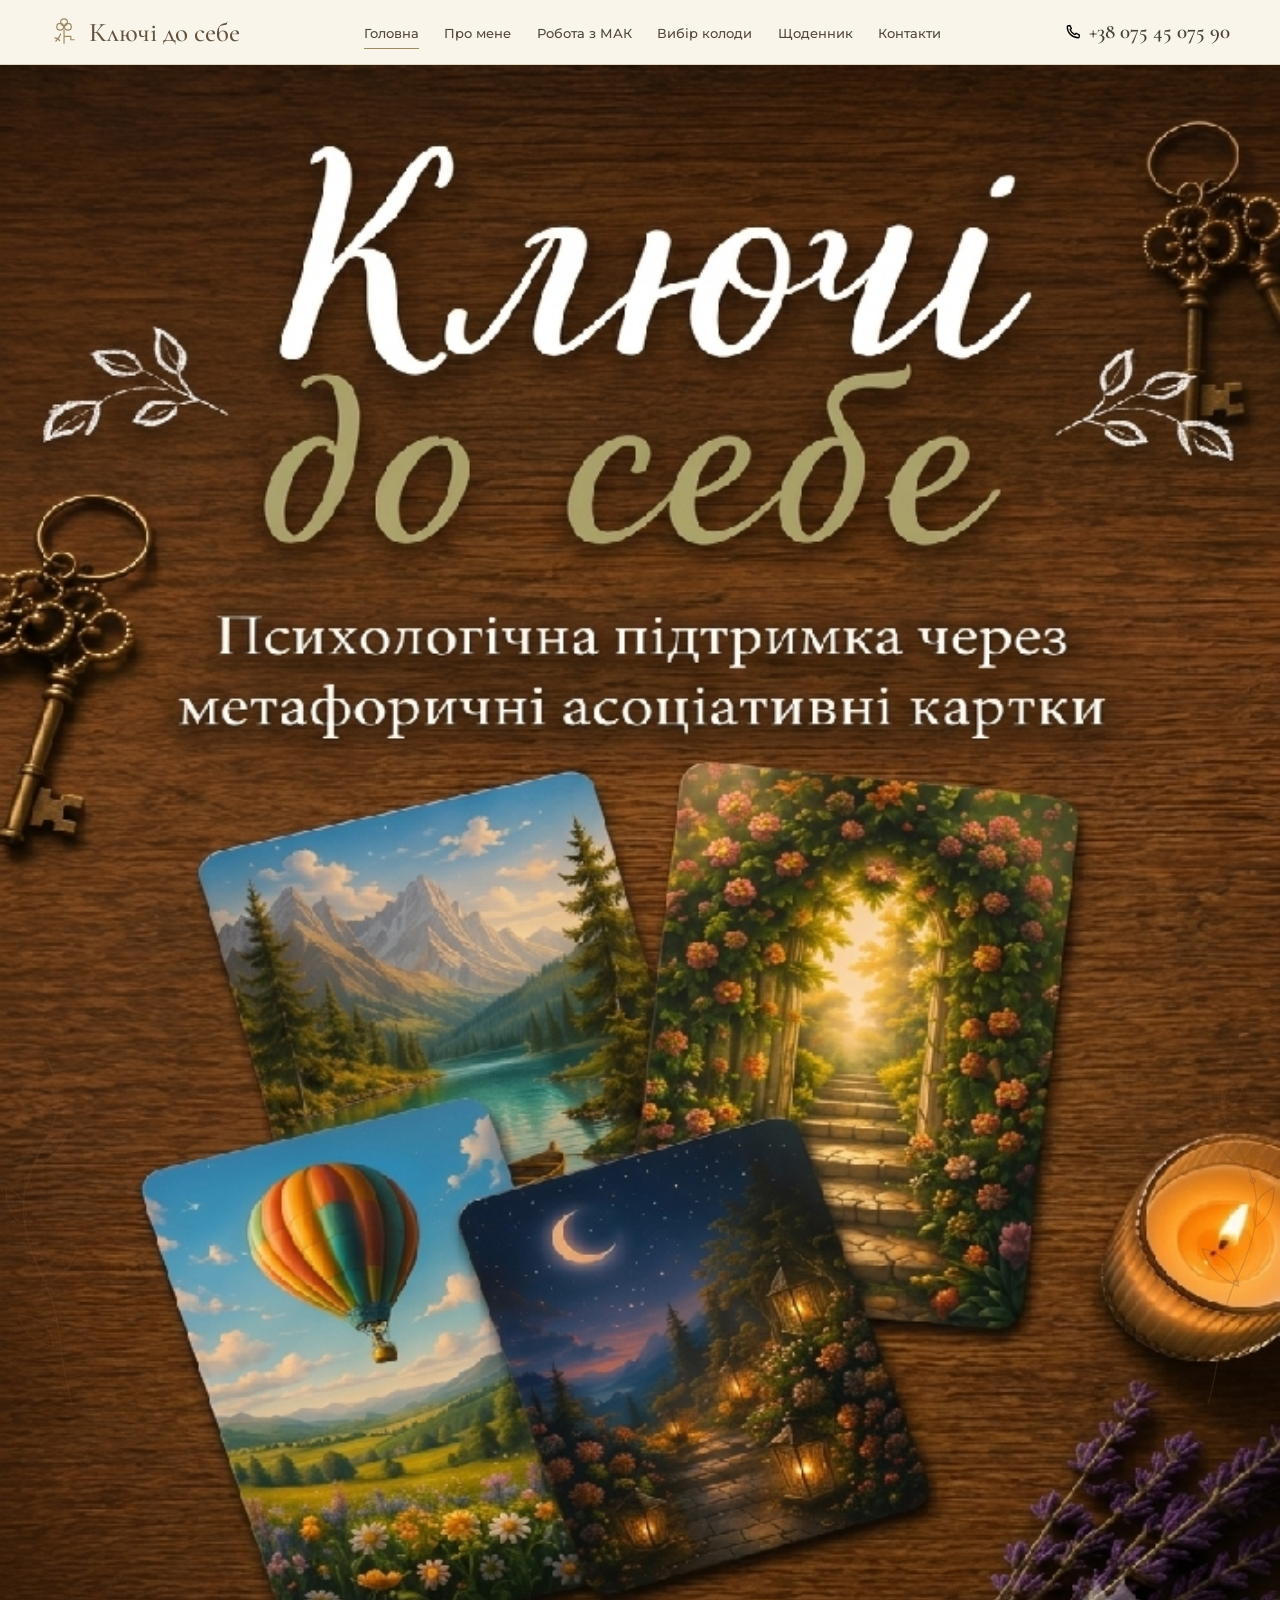
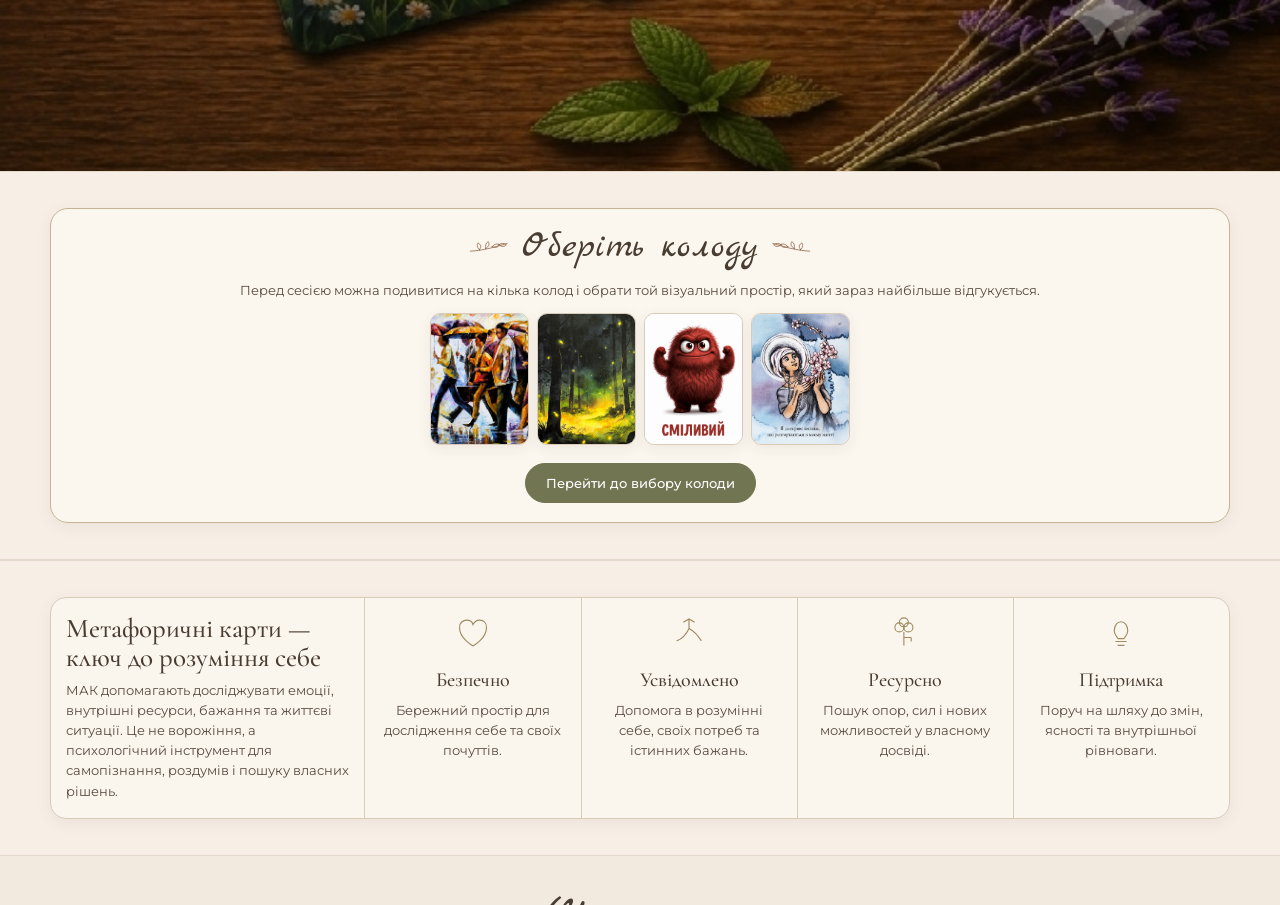
==== commit ab32d1ef: "Add files via upload" ====
--- a/index.html
+++ b/index.html
@@ -26,7 +26,7 @@
 <meta content="Робота з метафоричними асоціативними картами онлайн. Підтримка, самопізнання та робота з внутрішніми запитами. Телефон: +380754507590." name="twitter:description"/>
 <meta content="https://keystoself.com.ua/assets/images/hero-home-desktop.jpg" name="twitter:image"/>
 <meta content="OqQjgjxOYaDfPLeTILCCPl3YAwLQMFYE5xxrJE5mUZg" name="google-site-verification"/>
-<link href="assets/css/style.css?v=20260705-gallery-final" rel="stylesheet"/>
+<link href="assets/css/style.css?v=20260705-gallery-final2" rel="stylesheet"/>
 <script type="application/ld+json">{"@context":"https://schema.org","@graph":[{"@type":"WebSite","@id":"https://keystoself.com.ua/#website","url":"https://keystoself.com.ua/","name":"Ключі до себе","inLanguage":"uk-UA"},{"@type":"ProfessionalService","@id":"https://keystoself.com.ua/#service","name":"Ключі до себе","url":"https://keystoself.com.ua/","image":"https://keystoself.com.ua/assets/images/profile.jpg","telephone":"+380754507590","description":"Психологічна підтримка та робота з метафоричними асоціативними картами.","areaServed":{"@type":"Country","name":"Україна"},"sameAs":["https://t.me/olena_keystoself","https://t.me/keystoself_channel"],"contactPoint":{"@type":"ContactPoint","telephone":"+380754507590","contactType":"customer support","availableLanguage":["uk","ru"]}},{"@type":"Person","@id":"https://keystoself.com.ua/#olena","name":"Олена","jobTitle":"Фахівець з МАК","image":"https://keystoself.com.ua/assets/images/profile.jpg","telephone":"+380754507590","worksFor":{"@id":"https://keystoself.com.ua/#service"},"sameAs":["https://t.me/olena_keystoself","https://t.me/keystoself_channel"]}]}</script>
 </head>
 <body>
@@ -43,10 +43,10 @@
 <a href="blog.html">Щоденник</a>
 <a href="#contacts">Контакти</a>
 </nav>
+<a class="mobile-cards-link" href="cards.html">Колоди</a>
 <a aria-label="Зателефонувати" class="header-phone" data-phone-link="" href="tel:+380754507590">
 <img alt="" aria-hidden="true" src="assets/icons/phone.svg"/><span data-phone="">+38 075 45 075 90</span>
 </a>
-<a class="mobile-cards-link" href="cards.html">Колоди</a>
 <button aria-expanded="false" aria-label="Відкрити меню" class="mobile-toggle" type="button"><span></span><span></span><span></span></button>
 </div>
 </header>
@@ -57,6 +57,22 @@
 <img alt="Ключі до себе — психологічна підтримка через метафоричні асоціативні картки" fetchpriority="high" height="850" src="assets/images/hero-home-desktop.jpg" width="1920"/>
 </picture>
 </section>
+<section class="section section-soft">
+<div class="container">
+<article class="panel home-deck-panel">
+<h2 class="decorated-title">Оберіть колоду</h2>
+<p>Перед сесією можна подивитися на кілька колод і обрати той візуальний простір, який зараз найбільше відгукується.</p>
+<div class="home-deck-preview" aria-hidden="true">
+<img src="assets/cards/vps/001.jpg" alt="" loading="lazy" onerror="this.style.display='none'">
+<img src="assets/cards/inner-journey/001.jpg" alt="" loading="lazy" onerror="this.style.display='none'">
+<img src="assets/cards/monstryky/001.jpg" alt="" loading="lazy" onerror="this.style.display='none'">
+<img src="assets/cards/moon/001.jpg" alt="" loading="lazy" onerror="this.style.display='none'">
+</div>
+<a class="btn btn-small" href="cards.html">Перейти до вибору колоди</a>
+</article>
+</div>
+</section>
+
 <section class="section section-soft">
 <div class="container">
 <div class="features-shell">
@@ -71,22 +87,6 @@
 <div class="benefit"><svg fill="none" stroke-width="2" viewbox="0 0 64 64"><path d="M22 47h20M26 54h12M20 28c0-9 5-16 12-16s12 7 12 16c0 7-4 10-7 14H27c-3-4-7-7-7-14z"></path></svg><h3>Підтримка</h3><p>Поруч на шляху до змін, ясності та внутрішньої рівноваги.</p></div>
 </div>
 </div>
-</div>
-</section>
-<section class="section home-deck-announcement">
-<div class="container">
-<article class="panel deck-home-panel">
-<div>
-<h2 class="decorated-title">Вибір колоди</h2>
-<p>Для онлайн-сесії можна обрати колоду, яка зараз найбільше відгукується за настроєм та образами. Перегляньте прев’ю і відкрийте той візуальний простір, з яким хочеться працювати.</p>
-<a class="btn btn-small" href="cards.html">Обрати колоду</a>
-</div>
-<div class="deck-home-preview" aria-hidden="true">
-<img src="assets/cards/vps/001.jpg" alt="" loading="lazy" onerror="this.style.display='none'">
-<img src="assets/cards/monstryky/001.jpg" alt="" loading="lazy" onerror="this.style.display='none'">
-<img src="assets/cards/moon/001.jpg" alt="" loading="lazy" onerror="this.style.display='none'">
-</div>
-</article>
 </div>
 </section>
 <section class="section">
--- a/assets/css/style.css
+++ b/assets/css/style.css
@@ -105,7 +105,7 @@
   padding: 21px 0 18px;
   color: #54483d;
   text-decoration: none;
-  font-size: 12px;
+  font-size: 13px;
   font-weight: 500;
   white-space: nowrap;
 }
@@ -127,7 +127,7 @@
   gap: 7px;
   text-decoration: none;
   font-family: "Cormorant Garamond", Georgia, serif;
-  font-size: 18px;
+  font-size: 21px;
   font-weight: 600;
   white-space: nowrap;
 }
@@ -429,7 +429,7 @@
 .page-hero p {
   max-width: 760px;
   margin: 7px auto 0;
-  color: #4f4339;
+  color: #4b4037;
   font-family: "Cormorant Garamond", Georgia, serif;
   font-size: 19px;
   line-height: 1.25;
@@ -564,8 +564,8 @@
 @media (max-width: 1060px) {
   .header-row { gap: 17px; }
   .main-nav { gap: 16px; }
-  .main-nav a { font-size: 11px; }
-  .header-phone { font-size: 17px; }
+  .main-nav a { font-size: 13px; }
+  .header-phone { font-size: 21px; }
   .intro-grid { grid-template-columns: repeat(2, 1fr); }
   .intro-copy { grid-column: 1 / -1; }
   .benefit:nth-child(even) { border-left: 0; }
@@ -595,7 +595,7 @@
     display: inline-flex;
     align-items: center;
     gap: 5px;
-    font-size: 15px;
+    font-size: 18px;
     justify-self: end;
   }
   .mobile-toggle { display: block; }
@@ -636,7 +636,7 @@
   .header-phone {
     display: inline-flex;
     gap: 4px;
-    font-size: 13px;
+    font-size: 16px;
     white-space: nowrap;
   }
   .header-phone img {
@@ -774,7 +774,7 @@
   }
 
   .header-phone {
-    font-size: 13px;
+    font-size: 15px;
   }
 }
 
@@ -830,7 +830,7 @@
 }
 .deck-choice-intro p {
   margin: 0;
-  color: #5f5147;
+  color: #4b4037;
   font-family: "Cormorant Garamond", Georgia, serif;
   font-size: 20px;
   line-height: 1.25;
@@ -888,9 +888,9 @@
 .deck-choice-card h2 {
   margin: 0 0 14px;
   text-align: center;
-  font-family: "Cormorant Garamond", Georgia, serif;
+  font-family: "Marck Script", cursive;
   font-size: 30px;
-  font-weight: 500;
+  font-weight: 400;
   line-height: 1.05;
 }
 .deck-preview-row {
@@ -917,7 +917,7 @@
 .deck-choice-card p {
   flex: 1;
   margin: 0 0 14px;
-  color: #4f4339;
+  color: #4b4037;
   text-align: center;
   font-size: 14px;
 }
@@ -989,179 +989,47 @@
   color: #fff;
   text-decoration: none;
   font-size: 13px;
-  font-weight: 600;
+  font-weight: 400;
   box-shadow: var(--shadow-soft);
 }
 .deck-page-back:hover { background: var(--olive-dark); }
 
 
-/* Final gallery and readability fixes */
-body,
-.page-hero p,
-.card p,
-.deck-choice-card p,
-.deck-choice-intro p,
-.article-content p,
-.about-text p,
-.panel p,
-.benefit p,
-li {
-  color: #493d31;
-}
-.main-nav a {
-  font-size: 13.5px;
-  font-weight: 600;
-}
-.header-phone {
-  font-size: 21px;
-}
-.header-phone img {
-  width: 19px;
-  height: 19px;
-}
-.mobile-cards-link {
-  display: none;
-  align-items: center;
-  justify-content: center;
-  min-height: 34px;
-  padding: 6px 12px;
-  border-radius: 999px;
-  background: var(--olive);
-  color: #fff;
-  text-decoration: none;
-  font-size: 13px;
-  font-weight: 600;
-  white-space: nowrap;
-}
-.deck-choice-card h2 {
-  font-family: "Marck Script", cursive;
-  font-size: 38px;
-  font-weight: 400;
-  color: #493d31;
-}
-.deck-closed-card p {
-  color: #493d31;
-  font-size: 20px;
-  line-height: 1.45;
-}
-.deck-page-back,
-.deck-open {
-  min-height: 43px;
-  padding: 10px 24px;
-  font-size: 15px;
-}
-.deck-open-area {
-  max-width: 1120px;
-  margin: 0 auto;
-}
-.deck-open-note {
-  max-width: 860px;
-  margin: 0 auto 24px;
-  text-align: center;
-  color: #493d31;
-  font-size: 18px;
-}
-.deck-gallery {
-  display: grid;
-  grid-template-columns: repeat(auto-fill, minmax(150px, 1fr));
-  gap: 22px 18px;
-  align-items: start;
-  margin-top: 24px;
-}
-.deck-gallery-item {
-  margin: 0;
-}
-.deck-gallery-item a {
-  display: block;
-  text-decoration: none;
-  color: inherit;
-}
-.deck-card-number {
-  display: block;
-  margin-bottom: 8px;
-  text-align: center;
-  font-family: "Cormorant Garamond", Georgia, serif;
-  font-size: 30px;
-  font-weight: 600;
-  line-height: 1;
-  color: #493d31;
-}
-.deck-card-frame {
-  display: flex;
-  align-items: center;
-  justify-content: center;
-  aspect-ratio: 1 / 1;
-  padding: 8px;
-  border: 1px solid var(--line-strong);
-  border-radius: 16px;
-  background: rgba(251,247,239,.96);
-  box-shadow: var(--shadow-soft);
-  transition: transform .18s ease, box-shadow .18s ease, border-color .18s ease;
-}
-.deck-card-frame img {
-  width: 100%;
-  height: 100%;
-  object-fit: contain;
-  border-radius: 10px;
-  user-select: none;
-  -webkit-user-drag: none;
-}
-.deck-gallery-item a:hover .deck-card-frame {
-  transform: translateY(-3px);
-  border-color: var(--gold);
-  box-shadow: var(--shadow);
-}
-.home-deck-announcement {
-  padding-top: 36px;
-  padding-bottom: 36px;
-}
-.deck-home-panel {
-  display: grid;
-  grid-template-columns: minmax(0, 1.3fr) minmax(240px, .7fr);
-  align-items: center;
-  gap: 28px;
-  padding: 26px;
-}
-.deck-home-preview {
-  display: grid;
-  grid-template-columns: repeat(3, 1fr);
-  gap: 10px;
-}
-.deck-home-preview img {
-  width: 100%;
-  aspect-ratio: 3 / 4;
-  object-fit: cover;
-  border-radius: 12px;
-  border: 1px solid var(--line-strong);
-  box-shadow: var(--shadow-soft);
-}
-
-@media (max-width: 1060px) {
-  .main-nav a { font-size: 12.5px; }
-  .header-phone { font-size: 19px; }
-}
+/* Final gallery/mobile readable fixes */
+body, p, li, .deck-choice-intro p, .cards-hero p, .deck-choice-card p { color: #4b4037; }
+.main-nav a { font-size: 13px; }
+.header-phone { font-size: 21px; }
+.mobile-cards-link { display: none; align-items: center; justify-content: center; min-height: 34px; padding: 7px 12px; border: 1px solid var(--olive); border-radius: 999px; background: var(--olive); color: #fff; text-decoration: none; font-size: 13px; font-weight: 600; white-space: nowrap; }
+.deck-choice-card h2 { font-family: "Marck Script", cursive !important; font-weight: 400 !important; font-size: 30px; }
+.deck-closed-card p { color: #4b4037; font-size: 19px; line-height: 1.45; }
+.deck-open-intro { max-width: 820px; margin: 0 auto 22px; text-align: center; color: #4b4037; font-family: "Cormorant Garamond", Georgia, serif; font-size: 21px; line-height: 1.35; }
+.deck-gallery-section { padding-top: 28px; }
+.deck-gallery-grid { display: grid; grid-template-columns: repeat(auto-fill, minmax(132px, 1fr)); gap: 22px 18px; align-items: start; }
+.deck-gallery-item { margin: 0; text-align: center; }
+.deck-gallery-item a { display: block; text-decoration: none; color: inherit; }
+.deck-card-number { display: block; margin-bottom: 6px; color: #4b3527; font-family: "Cormorant Garamond", Georgia, serif; font-size: 25px; font-weight: 700; line-height: 1; }
+.deck-card-frame { display: flex; align-items: center; justify-content: center; width: 100%; aspect-ratio: 1 / 1; padding: 7px; border: 1px solid var(--line-strong); border-radius: 14px; background: rgba(251,247,239,.98); box-shadow: var(--shadow-soft); overflow: hidden; }
+.deck-card-frame img { width: 100%; height: 100%; object-fit: contain; border-radius: 9px; user-select: none; -webkit-user-drag: none; }
+.deck-card-frame:hover { border-color: var(--gold); box-shadow: var(--shadow); }
+.home-deck-panel { text-align: center; }
+.home-deck-preview { display: grid; grid-template-columns: repeat(4, minmax(0, 1fr)); gap: 8px; max-width: 420px; margin: 12px auto 18px; }
+.home-deck-preview img { aspect-ratio: 3 / 4; object-fit: cover; border-radius: 10px; border: 1px solid var(--line); box-shadow: var(--shadow-soft); }
 @media (max-width: 900px) {
-  .mobile-cards-link { display: inline-flex; }
+  .header-row { grid-template-columns: auto 1fr auto auto auto; }
+  .mobile-cards-link { display: inline-flex; justify-self: end; }
+  .main-nav a { font-size: 14px; }
   .header-phone { font-size: 18px; }
-  .main-nav a { font-size: 14px; }
-  .deck-gallery { grid-template-columns: repeat(auto-fill, minmax(135px, 1fr)); gap: 20px 14px; }
+  .deck-gallery-grid { grid-template-columns: repeat(auto-fill, minmax(118px, 1fr)); gap: 18px 14px; }
 }
 @media (max-width: 680px) {
   .header-row { grid-template-columns: auto 1fr auto auto auto; }
+  .mobile-cards-link { min-height: 31px; padding: 6px 10px; font-size: 12px; }
   .header-phone { font-size: 16px; }
-  .header-phone img { width: 16px; height: 16px; }
-  .mobile-cards-link { min-height: 31px; padding: 5px 10px; font-size: 12px; }
-  .deck-choice-card h2 { font-size: 34px; }
-  .deck-closed-card { padding: 28px 20px; }
-  .deck-closed-card p { font-size: 18px; }
-  .deck-gallery { grid-template-columns: repeat(2, minmax(0, 1fr)); gap: 18px 12px; }
-  .deck-card-number { font-size: 28px; }
-  .deck-card-frame { padding: 7px; border-radius: 14px; }
-  .deck-home-panel { grid-template-columns: 1fr; padding: 18px; }
-  .deck-home-preview { grid-template-columns: repeat(3, 1fr); }
-}
-@media (max-width: 380px) {
-  .logo-name { font-size: 19px; }
-  .header-phone { font-size: 14px; }
-  .mobile-cards-link { font-size: 11px; padding-inline: 8px; }
-}
+  .deck-gallery-grid { grid-template-columns: repeat(2, minmax(0, 1fr)); gap: 18px 14px; }
+  .deck-card-number { font-size: 23px; }
+}
+@media (max-width: 420px) {
+  .mobile-cards-link { padding: 5px 8px; font-size: 11px; }
+  .header-phone span { display: none; }
+  .header-phone img { width: 18px; height: 18px; }
+}
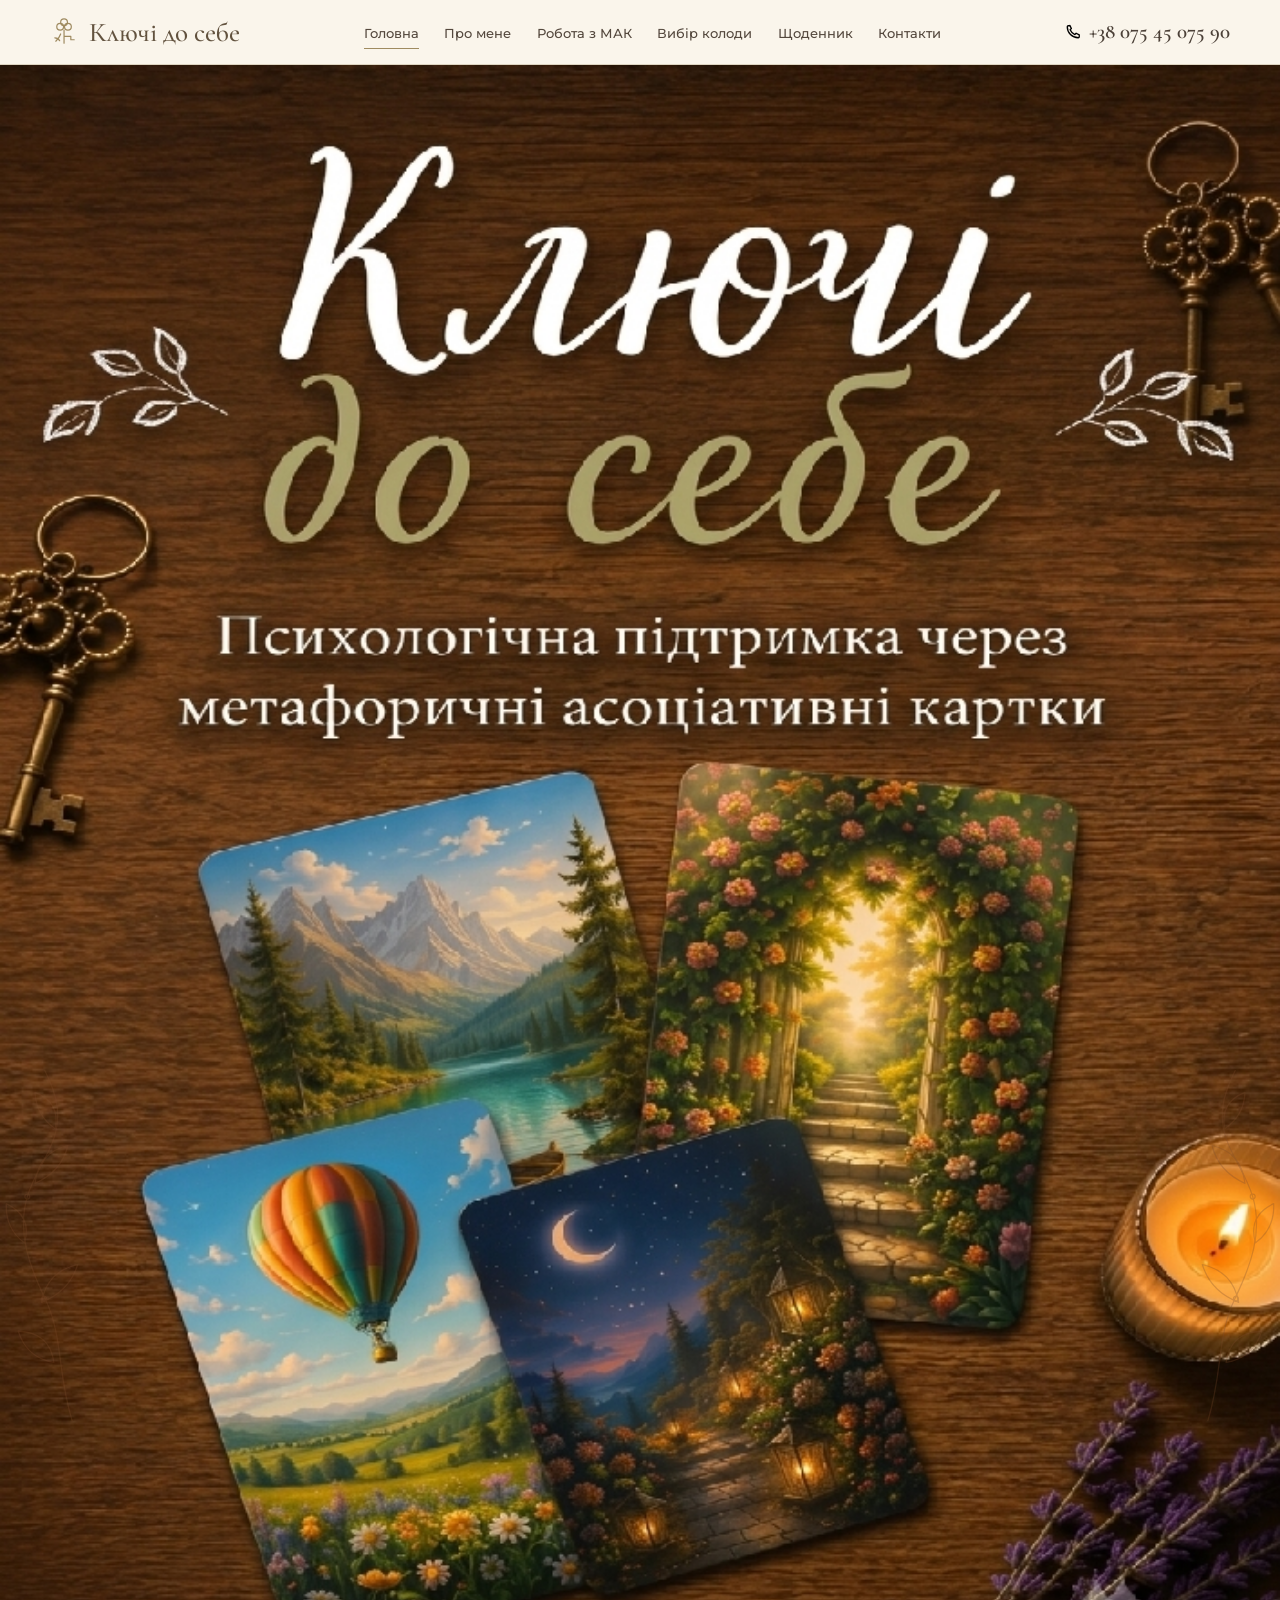
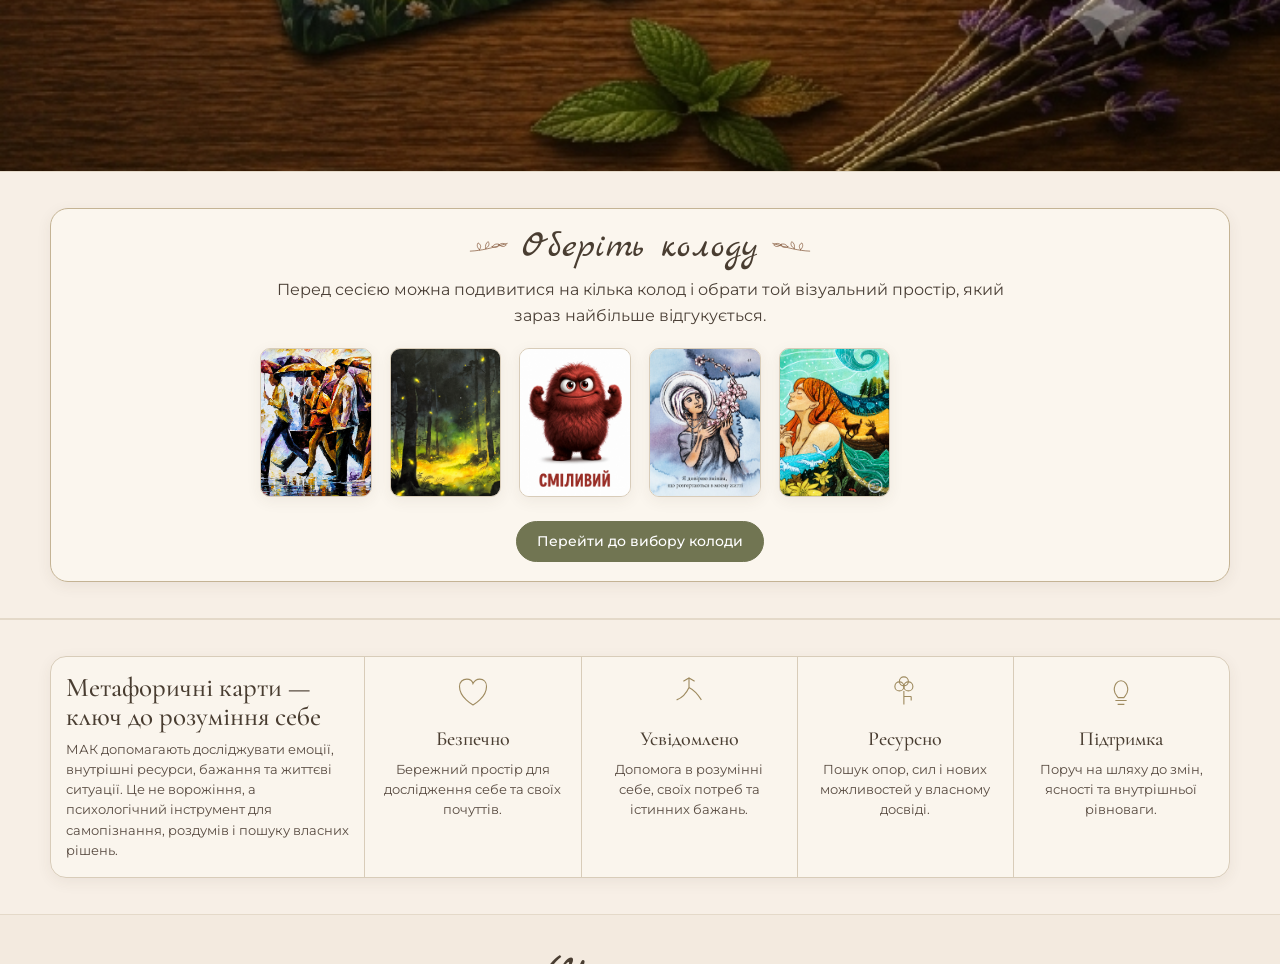
==== commit a8585f32: "Add files via upload" ====
--- a/index.html
+++ b/index.html
@@ -26,7 +26,7 @@
 <meta content="Робота з метафоричними асоціативними картами онлайн. Підтримка, самопізнання та робота з внутрішніми запитами. Телефон: +380754507590." name="twitter:description"/>
 <meta content="https://keystoself.com.ua/assets/images/hero-home-desktop.jpg" name="twitter:image"/>
 <meta content="OqQjgjxOYaDfPLeTILCCPl3YAwLQMFYE5xxrJE5mUZg" name="google-site-verification"/>
-<link href="assets/css/style.css?v=20260705-gallery-final2" rel="stylesheet"/>
+<link href="assets/css/style.css?v=20260705-home-deck-fonts" rel="stylesheet"/>
 <script type="application/ld+json">{"@context":"https://schema.org","@graph":[{"@type":"WebSite","@id":"https://keystoself.com.ua/#website","url":"https://keystoself.com.ua/","name":"Ключі до себе","inLanguage":"uk-UA"},{"@type":"ProfessionalService","@id":"https://keystoself.com.ua/#service","name":"Ключі до себе","url":"https://keystoself.com.ua/","image":"https://keystoself.com.ua/assets/images/profile.jpg","telephone":"+380754507590","description":"Психологічна підтримка та робота з метафоричними асоціативними картами.","areaServed":{"@type":"Country","name":"Україна"},"sameAs":["https://t.me/olena_keystoself","https://t.me/keystoself_channel"],"contactPoint":{"@type":"ContactPoint","telephone":"+380754507590","contactType":"customer support","availableLanguage":["uk","ru"]}},{"@type":"Person","@id":"https://keystoself.com.ua/#olena","name":"Олена","jobTitle":"Фахівець з МАК","image":"https://keystoself.com.ua/assets/images/profile.jpg","telephone":"+380754507590","worksFor":{"@id":"https://keystoself.com.ua/#service"},"sameAs":["https://t.me/olena_keystoself","https://t.me/keystoself_channel"]}]}</script>
 </head>
 <body>
@@ -67,6 +67,8 @@
 <img src="assets/cards/inner-journey/001.jpg" alt="" loading="lazy" onerror="this.style.display='none'">
 <img src="assets/cards/monstryky/001.jpg" alt="" loading="lazy" onerror="this.style.display='none'">
 <img src="assets/cards/moon/001.jpg" alt="" loading="lazy" onerror="this.style.display='none'">
+<img src="assets/cards/rid/001.jpg" alt="" loading="lazy" onerror="this.style.display='none'">
+<img src="assets/cards/tarakany/001.jpg" alt="" loading="lazy" onerror="this.style.display='none'">
 </div>
 <a class="btn btn-small" href="cards.html">Перейти до вибору колоди</a>
 </article>
--- a/assets/css/style.css
+++ b/assets/css/style.css
@@ -615,6 +615,7 @@
 }
 
 @media (max-width: 680px) {
+  .home-deck-preview { grid-template-columns: repeat(3, minmax(0, 1fr)); gap: 14px; max-width: 360px; }
   .site-main::before,
   .site-main::after {
     width: 46px;
@@ -1012,7 +1013,7 @@
 .deck-card-frame img { width: 100%; height: 100%; object-fit: contain; border-radius: 9px; user-select: none; -webkit-user-drag: none; }
 .deck-card-frame:hover { border-color: var(--gold); box-shadow: var(--shadow); }
 .home-deck-panel { text-align: center; }
-.home-deck-preview { display: grid; grid-template-columns: repeat(4, minmax(0, 1fr)); gap: 8px; max-width: 420px; margin: 12px auto 18px; }
+.home-deck-preview { display: grid; grid-template-columns: repeat(6, minmax(0, 1fr)); gap: 18px; max-width: 760px; margin: 18px auto 24px; }
 .home-deck-preview img { aspect-ratio: 3 / 4; object-fit: cover; border-radius: 10px; border: 1px solid var(--line); box-shadow: var(--shadow-soft); }
 @media (max-width: 900px) {
   .header-row { grid-template-columns: auto 1fr auto auto auto; }
@@ -1033,3 +1034,21 @@
   .header-phone span { display: none; }
   .header-phone img { width: 18px; height: 18px; }
 }
+
+/* Home deck announcement: make text match the rest of the home page */
+.home-deck-panel p {
+  max-width: 760px;
+  margin: 0 auto 16px;
+  color: #4b4037;
+  font-size: 16px;
+  line-height: 1.65;
+}
+.home-deck-panel .btn {
+  font-size: 14px;
+}
+@media (max-width: 680px) {
+  .home-deck-panel p {
+    font-size: 15px;
+    line-height: 1.6;
+  }
+}
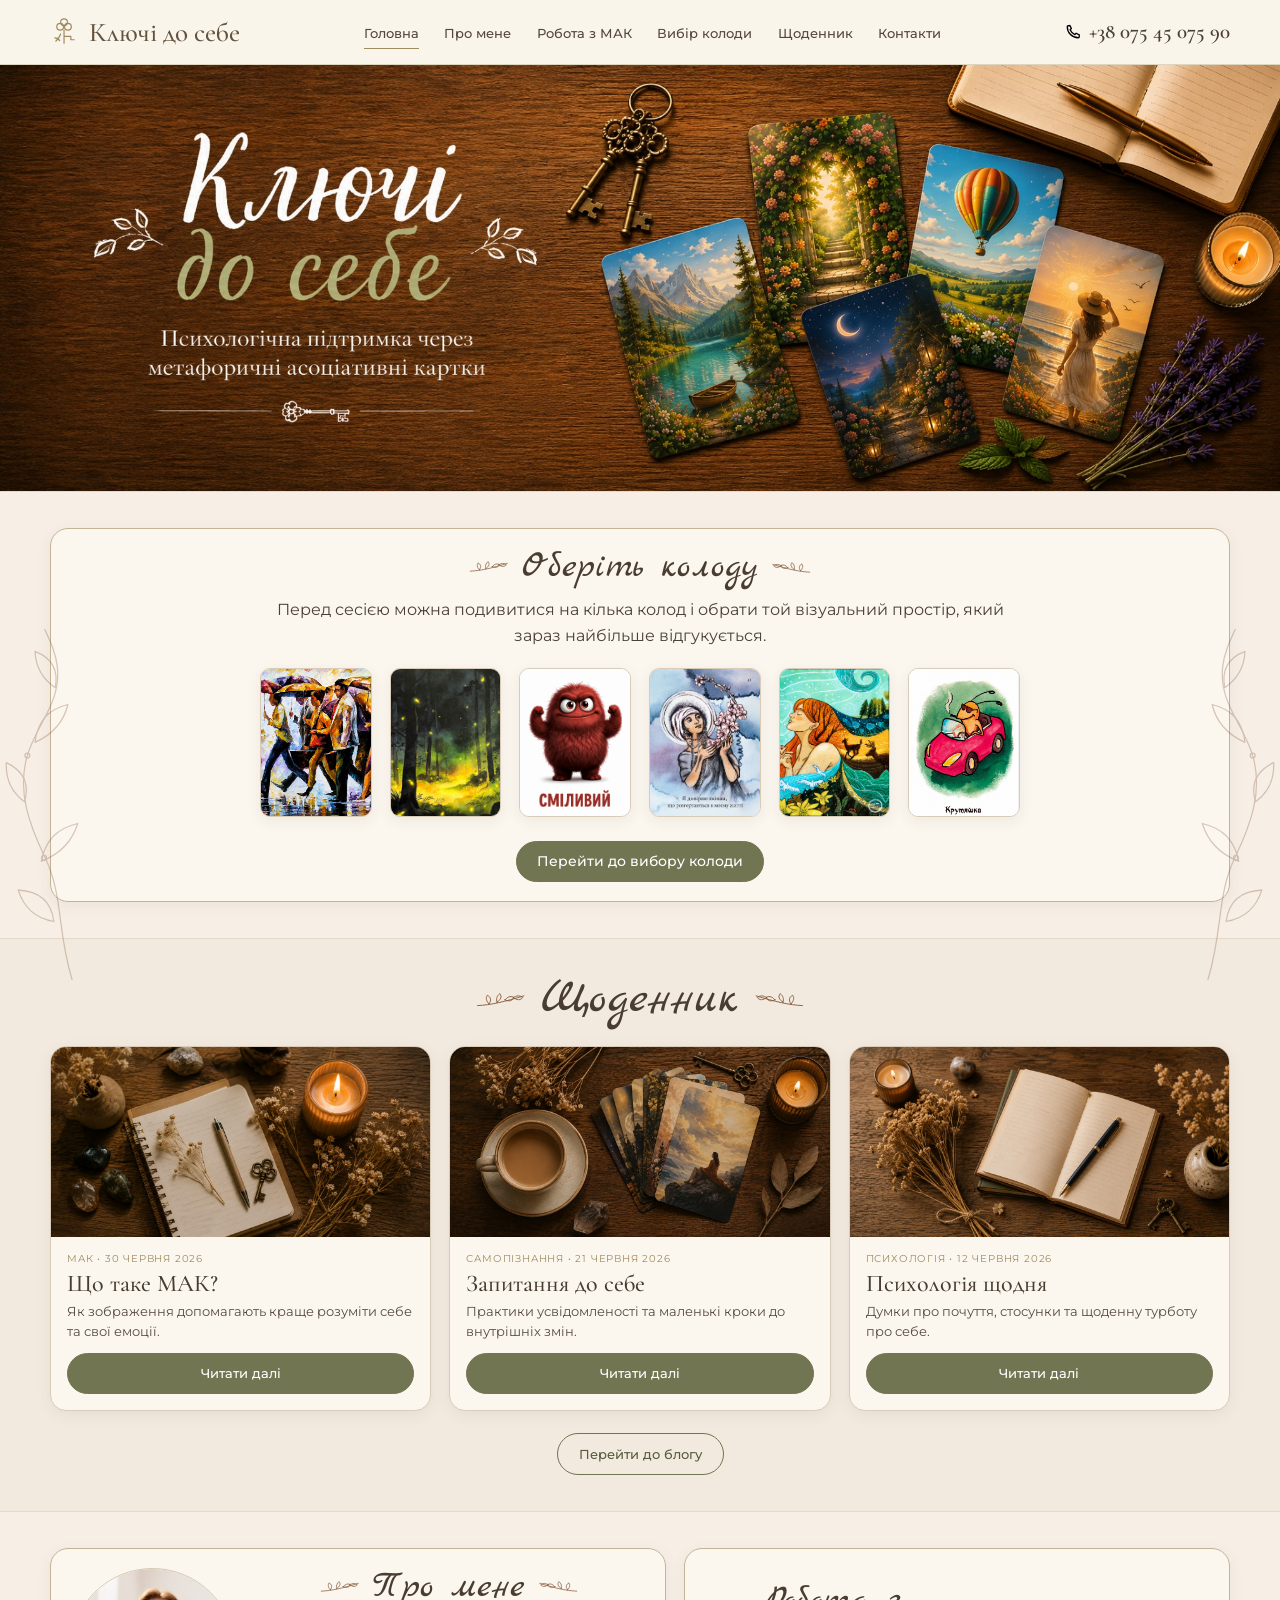
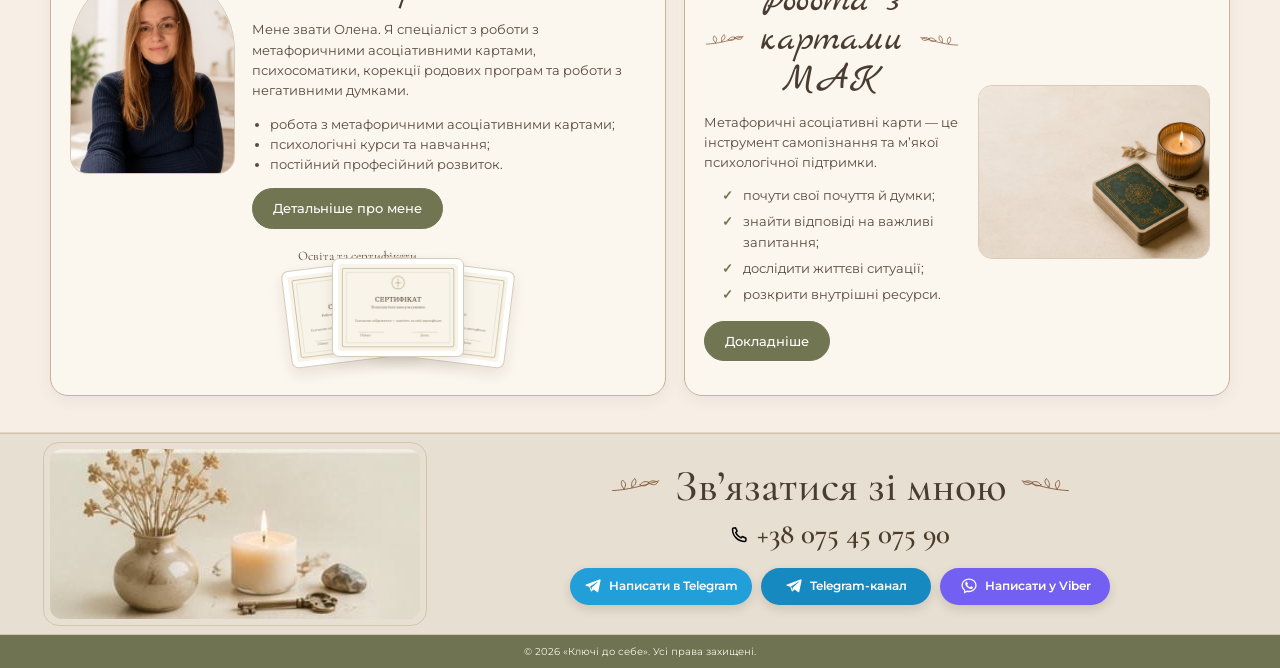
==== commit 87eb69bd: "Add files via upload" ====
--- a/index.html
+++ b/index.html
@@ -26,7 +26,7 @@
 <meta content="Робота з метафоричними асоціативними картами онлайн. Підтримка, самопізнання та робота з внутрішніми запитами. Телефон: +380754507590." name="twitter:description"/>
 <meta content="https://keystoself.com.ua/assets/images/hero-home-desktop.jpg" name="twitter:image"/>
 <meta content="OqQjgjxOYaDfPLeTILCCPl3YAwLQMFYE5xxrJE5mUZg" name="google-site-verification"/>
-<link href="assets/css/style.css?v=20260705-home-deck-fonts" rel="stylesheet"/>
+<link href="assets/css/style.css?v=20260706-tarakany-gallery" rel="stylesheet"/>
 <script type="application/ld+json">{"@context":"https://schema.org","@graph":[{"@type":"WebSite","@id":"https://keystoself.com.ua/#website","url":"https://keystoself.com.ua/","name":"Ключі до себе","inLanguage":"uk-UA"},{"@type":"ProfessionalService","@id":"https://keystoself.com.ua/#service","name":"Ключі до себе","url":"https://keystoself.com.ua/","image":"https://keystoself.com.ua/assets/images/profile.jpg","telephone":"+380754507590","description":"Психологічна підтримка та робота з метафоричними асоціативними картами.","areaServed":{"@type":"Country","name":"Україна"},"sameAs":["https://t.me/olena_keystoself","https://t.me/keystoself_channel"],"contactPoint":{"@type":"ContactPoint","telephone":"+380754507590","contactType":"customer support","availableLanguage":["uk","ru"]}},{"@type":"Person","@id":"https://keystoself.com.ua/#olena","name":"Олена","jobTitle":"Фахівець з МАК","image":"https://keystoself.com.ua/assets/images/profile.jpg","telephone":"+380754507590","worksFor":{"@id":"https://keystoself.com.ua/#service"},"sameAs":["https://t.me/olena_keystoself","https://t.me/keystoself_channel"]}]}</script>
 </head>
 <body>
@@ -75,22 +75,6 @@
 </div>
 </section>
 
-<section class="section section-soft">
-<div class="container">
-<div class="features-shell">
-<div class="intro-grid">
-<div class="intro-copy">
-<h2>Метафоричні карти — ключ до розуміння себе</h2>
-<p>МАК допомагають досліджувати емоції, внутрішні ресурси, бажання та життєві ситуації. Це не ворожіння, а психологічний інструмент для самопізнання, роздумів і пошуку власних рішень.</p>
-</div>
-<div class="benefit"><svg fill="none" stroke-width="2" viewbox="0 0 64 64"><path d="M32 55S8 42 8 22c0-8 6-13 13-13 6 0 10 4 11 8 2-4 6-8 12-8 7 0 12 5 12 13 0 20-24 33-24 33z"></path></svg><h3>Безпечно</h3><p>Бережний простір для дослідження себе та своїх почуттів.</p></div>
-<div class="benefit"><svg fill="none" stroke-width="2" viewbox="0 0 64 64"><path d="M10 46c11-4 17-11 22-22 8 4 15 11 22 22M32 24V7M22 13l10-6 10 6"></path></svg><h3>Усвідомлено</h3><p>Допомога в розумінні себе, своїх потреб та істинних бажань.</p></div>
-<div class="benefit"><svg fill="none" stroke-width="2" viewbox="0 0 64 64"><circle cx="22" cy="22" r="8"></circle><circle cx="38" cy="22" r="8"></circle><circle cx="30" cy="13" r="8"></circle><path d="M30 30v24M30 40h13M43 40v7"></path></svg><h3>Ресурсно</h3><p>Пошук опор, сил і нових можливостей у власному досвіді.</p></div>
-<div class="benefit"><svg fill="none" stroke-width="2" viewbox="0 0 64 64"><path d="M22 47h20M26 54h12M20 28c0-9 5-16 12-16s12 7 12 16c0 7-4 10-7 14H27c-3-4-7-7-7-14z"></path></svg><h3>Підтримка</h3><p>Поруч на шляху до змін, ясності та внутрішньої рівноваги.</p></div>
-</div>
-</div>
-</div>
-</section>
 <section class="section">
 <div class="container">
 <h2 class="section-title script-title">Щоденник</h2>
--- a/assets/css/style.css
+++ b/assets/css/style.css
@@ -572,6 +572,10 @@
   .home-split { grid-template-columns: 1fr; }
 }
 
+
+@media (max-width: 1160px) {
+  .deck-gallery-grid { grid-template-columns: repeat(5, minmax(0, 1fr)); }
+}
 @media (max-width: 900px) {
   .header-row { grid-template-columns: auto 1fr auto auto; gap: 10px; min-height: 62px; }
   .main-nav {
@@ -939,6 +943,10 @@
   background: var(--olive-dark);
   color: #fff;
 }
+
+@media (max-width: 1160px) {
+  .deck-gallery-grid { grid-template-columns: repeat(5, minmax(0, 1fr)); }
+}
 @media (max-width: 900px) {
   .deck-choice-grid {
     grid-template-columns: repeat(2, minmax(0, 1fr));
@@ -1005,7 +1013,7 @@
 .deck-closed-card p { color: #4b4037; font-size: 19px; line-height: 1.45; }
 .deck-open-intro { max-width: 820px; margin: 0 auto 22px; text-align: center; color: #4b4037; font-family: "Cormorant Garamond", Georgia, serif; font-size: 21px; line-height: 1.35; }
 .deck-gallery-section { padding-top: 28px; }
-.deck-gallery-grid { display: grid; grid-template-columns: repeat(auto-fill, minmax(132px, 1fr)); gap: 22px 18px; align-items: start; }
+.deck-gallery-grid { display: grid; grid-template-columns: repeat(6, minmax(0, 1fr)); gap: 28px 24px; align-items: start; }
 .deck-gallery-item { margin: 0; text-align: center; }
 .deck-gallery-item a { display: block; text-decoration: none; color: inherit; }
 .deck-card-number { display: block; margin-bottom: 6px; color: #4b3527; font-family: "Cormorant Garamond", Georgia, serif; font-size: 25px; font-weight: 700; line-height: 1; }
@@ -1015,18 +1023,22 @@
 .home-deck-panel { text-align: center; }
 .home-deck-preview { display: grid; grid-template-columns: repeat(6, minmax(0, 1fr)); gap: 18px; max-width: 760px; margin: 18px auto 24px; }
 .home-deck-preview img { aspect-ratio: 3 / 4; object-fit: cover; border-radius: 10px; border: 1px solid var(--line); box-shadow: var(--shadow-soft); }
+
+@media (max-width: 1160px) {
+  .deck-gallery-grid { grid-template-columns: repeat(5, minmax(0, 1fr)); }
+}
 @media (max-width: 900px) {
   .header-row { grid-template-columns: auto 1fr auto auto auto; }
   .mobile-cards-link { display: inline-flex; justify-self: end; }
   .main-nav a { font-size: 14px; }
   .header-phone { font-size: 18px; }
-  .deck-gallery-grid { grid-template-columns: repeat(auto-fill, minmax(118px, 1fr)); gap: 18px 14px; }
+  .deck-gallery-grid { grid-template-columns: repeat(4, minmax(0, 1fr)); gap: 22px 16px; }
 }
 @media (max-width: 680px) {
   .header-row { grid-template-columns: auto 1fr auto auto auto; }
   .mobile-cards-link { min-height: 31px; padding: 6px 10px; font-size: 12px; }
   .header-phone { font-size: 16px; }
-  .deck-gallery-grid { grid-template-columns: repeat(2, minmax(0, 1fr)); gap: 18px 14px; }
+  .deck-gallery-grid { grid-template-columns: repeat(2, minmax(0, 1fr)); gap: 20px 14px; }
   .deck-card-number { font-size: 23px; }
 }
 @media (max-width: 420px) {
@@ -1052,3 +1064,82 @@
     line-height: 1.6;
   }
 }
+
+/* Deck status frame: open/closed */
+.deck-status-card {
+  max-width: 820px;
+  margin: 18px auto 0;
+  padding: 24px 28px;
+  border: 1px solid var(--line-strong);
+  border-radius: 22px;
+  background: rgba(251,247,239,.92);
+  box-shadow: var(--shadow-soft);
+  text-align: center;
+}
+.deck-status-card p {
+  margin: 0 auto 18px;
+  color: #4b4037;
+  font-size: 19px;
+  line-height: 1.5;
+}
+.deck-status-card .deck-page-back {
+  font-size: 14px;
+  padding: 10px 22px;
+}
+
+
+/* Deck pages: one status panel and a six-column large-card gallery */
+[hidden] {
+  display: none !important;
+}
+
+.deck-status-card {
+  max-width: 820px;
+}
+
+.deck-status-card p {
+  margin: 0 auto 18px;
+}
+
+.deck-gallery-section .container {
+  width: min(1240px, calc(100% - 36px));
+}
+
+.deck-gallery-grid {
+  grid-template-columns: repeat(6, minmax(0, 1fr));
+  gap: 30px 20px;
+}
+
+.deck-card-frame {
+  padding: 5px;
+  border-radius: 15px;
+}
+
+.deck-card-frame img {
+  border-radius: 10px;
+}
+
+@media (max-width: 1020px) {
+  .deck-gallery-grid {
+    grid-template-columns: repeat(5, minmax(0, 1fr));
+    gap: 26px 18px;
+  }
+}
+
+@media (max-width: 840px) {
+  .deck-gallery-grid {
+    grid-template-columns: repeat(4, minmax(0, 1fr));
+    gap: 22px 16px;
+  }
+}
+
+@media (max-width: 620px) {
+  .deck-gallery-section .container {
+    width: min(100% - 24px, 1240px);
+  }
+
+  .deck-gallery-grid {
+    grid-template-columns: repeat(2, minmax(0, 1fr));
+    gap: 20px 14px;
+  }
+}
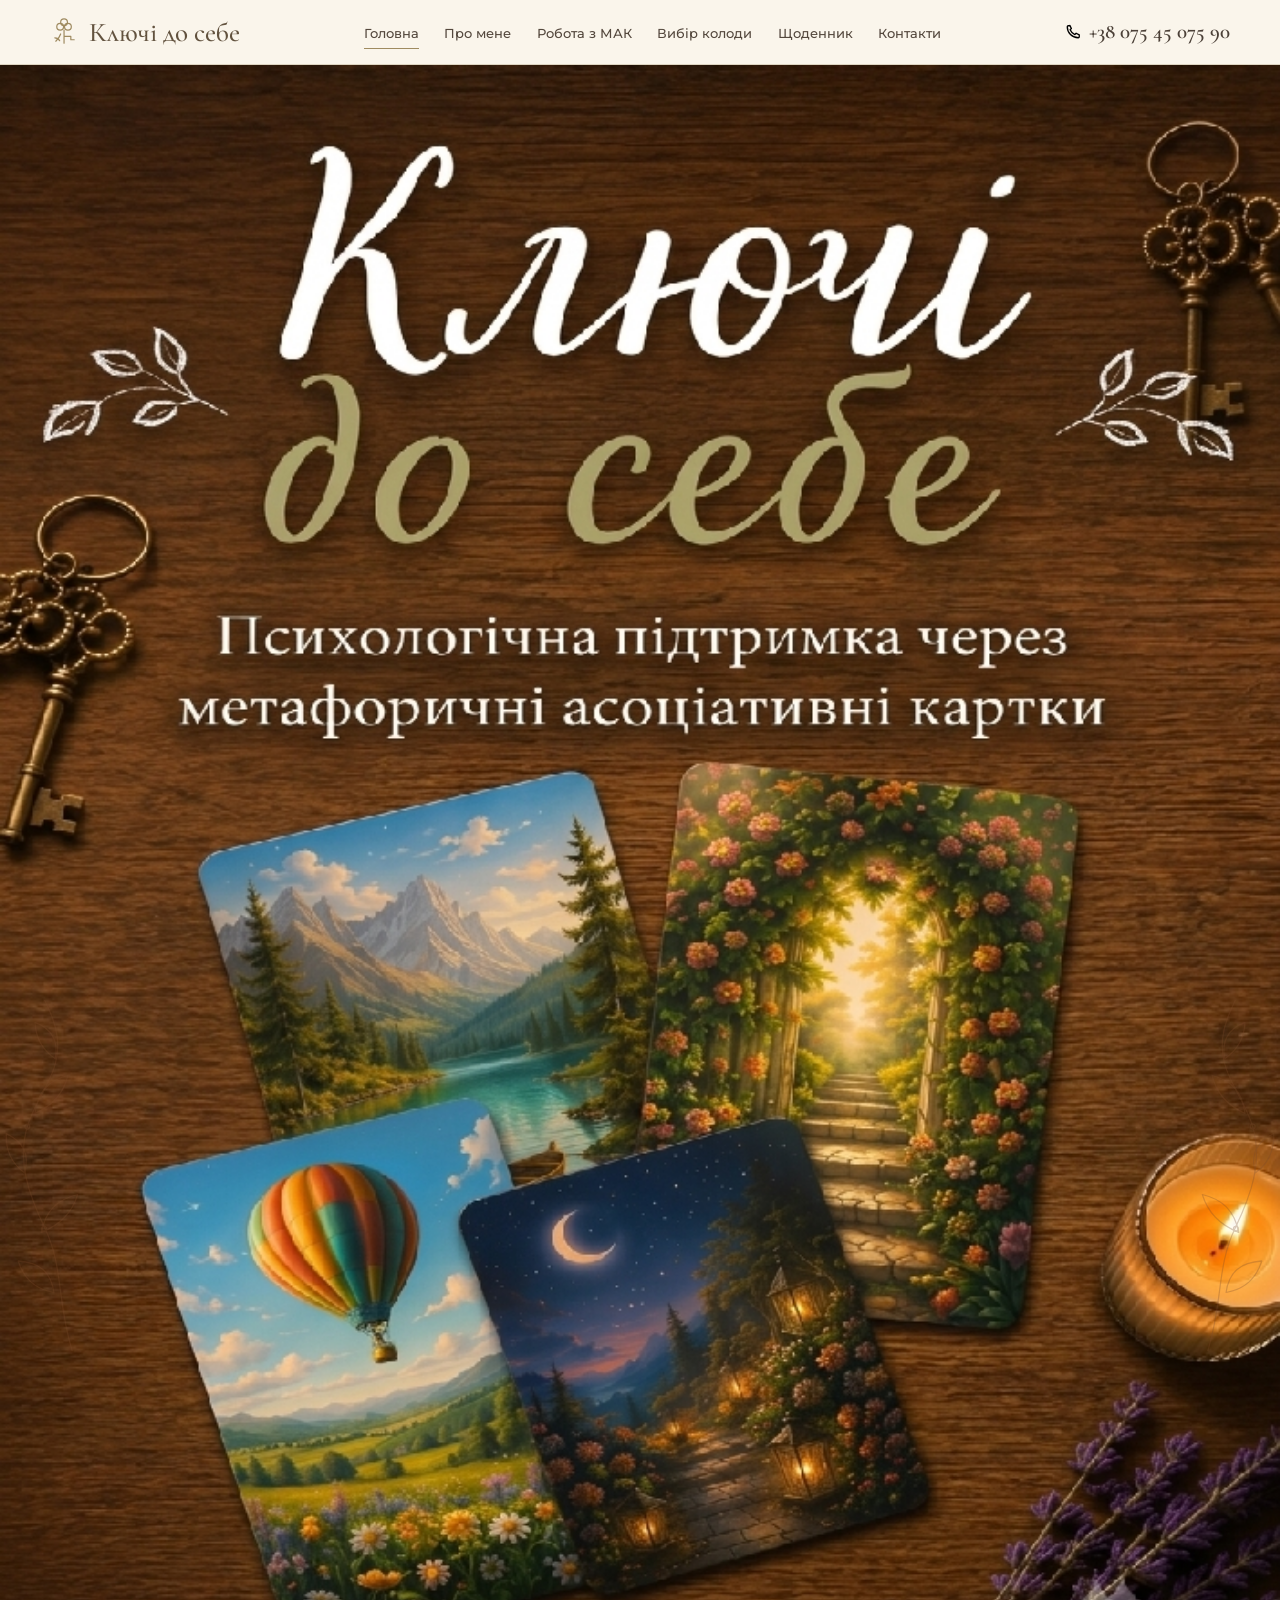
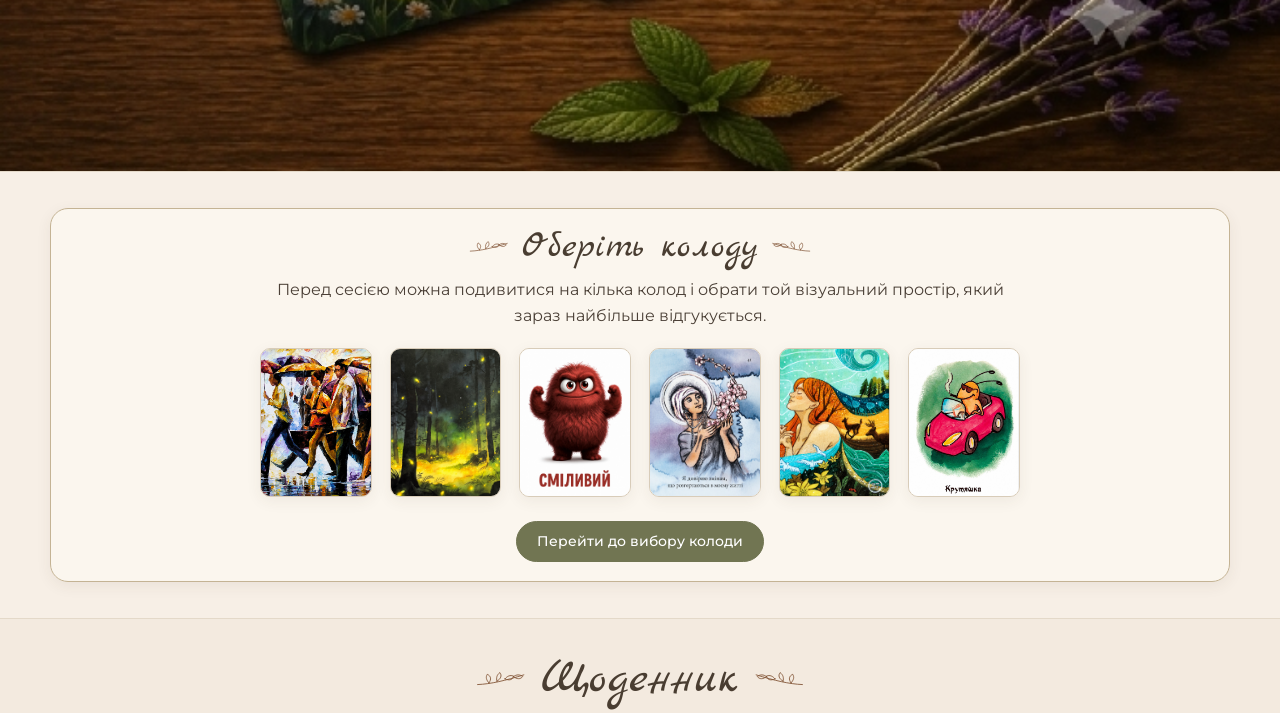
==== commit ea3b0554: "Add files via upload" ====
--- a/index.html
+++ b/index.html
@@ -102,10 +102,11 @@
 </div>
 <div class="home-cert-block">
 <p class="home-cert-label">Освіта та сертифікати</p>
-<div aria-label="Три сертифікати" class="home-cert-fan">
-<figure class="cert"><img alt="Сертифікат з роботи з МАК" loading="lazy" src="assets/images/certificate-1.jpg"/></figure>
-<figure class="cert"><img alt="Сертифікат з психологічного консультування" loading="lazy" src="assets/images/certificate-2.jpg"/></figure>
-<figure class="cert"><img alt="Диплом про підвищення кваліфікації" loading="lazy" src="assets/images/certificate-3.jpg"/></figure>
+<p class="certificate-hint" id="home-cert-hint">Натисніть на сертифікат, щоб роздивитися</p>
+<div aria-describedby="home-cert-hint" aria-label="Три сертифікати" class="home-cert-fan">
+<button aria-label="Збільшити сертифікат з роботи з МАК" class="cert" data-certificate data-full="assets/images/certificate-1.webp" type="button"><img alt="Сертифікат з роботи з МАК" decoding="async" height="1024" loading="lazy" src="assets/images/certificate-1.webp" width="1536"/></button>
+<button aria-label="Збільшити сертифікат з психологічного консультування" class="cert" data-certificate data-full="assets/images/certificate-2.webp" type="button"><img alt="Сертифікат з психологічного консультування" decoding="async" height="1024" loading="lazy" src="assets/images/certificate-2.webp" width="1536"/></button>
+<button aria-label="Збільшити диплом про підвищення кваліфікації" class="cert" data-certificate data-full="assets/images/certificate-3.webp" type="button"><img alt="Диплом про підвищення кваліфікації" decoding="async" height="720" loading="lazy" src="assets/images/certificate-3.webp" width="1000"/></button>
 </div>
 </div>
 </article>
--- a/assets/css/style.css
+++ b/assets/css/style.css
@@ -388,24 +388,37 @@
 .panel li { color: var(--muted); font-size: 13px; }
 .panel ul { padding-left: 18px; }
 .home-cert-block { grid-column: 1 / -1; margin-top: 0; }
-.home-cert-label { margin: 0 0 2px; text-align: center; font-family: "Cormorant Garamond", Georgia, serif; font-size: 20px; }
-.home-cert-fan { position: relative; min-height: 108px; }
+.home-cert-label { margin: 0; text-align: center; font-family: "Cormorant Garamond", Georgia, serif; font-size: 20px; }
+.certificate-hint,
+.panel .certificate-hint { margin: 1px 0 4px; color: var(--muted); text-align: center; font-size: 10px; }
+.home-cert-fan { position: relative; min-height: 134px; }
 .home-cert-fan .cert {
   position: absolute;
   left: 50%;
   bottom: 0;
-  width: 132px;
+  width: 162px;
   padding: 5px;
+  overflow: hidden;
   background: #fff;
   border: 1px solid var(--line);
-  border-radius: 7px;
-  box-shadow: 0 6px 14px rgba(76, 56, 36, .11);
+  border-radius: 8px;
+  box-shadow: 0 8px 18px rgba(76, 56, 36, .14);
+  cursor: zoom-in;
   transform-origin: 50% 100%;
-}
-.home-cert-fan .cert img { width: 100%; border-radius: 4px; }
+  transition: transform .2s ease, box-shadow .2s ease, border-color .2s ease;
+}
+.home-cert-fan .cert img { display: block; width: 100%; height: auto; aspect-ratio: 3 / 2; object-fit: contain; border-radius: 4px; }
 .home-cert-fan .cert:nth-child(1) { z-index: 1; transform: translateX(-106px) rotate(-7deg); }
-.home-cert-fan .cert:nth-child(2) { z-index: 3; transform: translateX(-50%) translateY(-5px); }
-.home-cert-fan .cert:nth-child(3) { z-index: 2; transform: translateX(-26px) rotate(7deg); }
+.home-cert-fan .cert:nth-child(2) { z-index: 3; transform: translateX(-50%) translateY(-7px); }
+.home-cert-fan .cert:nth-child(3) { z-index: 2; transform: translateX(-56px) rotate(7deg); }
+.home-cert-fan .cert:nth-child(1):hover,
+.home-cert-fan .cert:nth-child(1):focus-visible { z-index: 5; transform: translateX(-106px) translateY(-5px) rotate(-5deg) scale(1.04); }
+.home-cert-fan .cert:nth-child(2):hover,
+.home-cert-fan .cert:nth-child(2):focus-visible { z-index: 5; transform: translateX(-50%) translateY(-14px) scale(1.04); }
+.home-cert-fan .cert:nth-child(3):hover,
+.home-cert-fan .cert:nth-child(3):focus-visible { z-index: 5; transform: translateX(-56px) translateY(-5px) rotate(5deg) scale(1.04); }
+.home-cert-fan .cert:hover,
+.home-cert-fan .cert:focus-visible { border-color: var(--gold); box-shadow: 0 15px 30px rgba(76, 56, 36, .2); outline: none; }
 .mak-panel { display: grid; grid-template-columns: 1.05fr .95fr; gap: 18px; align-items: center; }
 .mak-panel-image { width: 100%; aspect-ratio: 4 / 3; object-fit: cover; border: 1px solid var(--line); border-radius: 14px; }
 .check-list { list-style: none; padding: 0; margin: 13px 0 17px; }
@@ -466,25 +479,34 @@
 .about-text p { color: var(--muted); }
 .about-text h3 { margin: 20px 0 7px; font-family: "Cormorant Garamond", Georgia, serif; font-size: 26px; font-weight: 500; }
 .cert-section { margin-top: 32px; }
-.cert-fan { position: relative; min-height: 300px; margin-top: 14px; }
+.cert-fan { position: relative; min-height: 340px; margin-top: 4px; }
 .cert-fan .cert {
   position: absolute;
   left: 50%;
   bottom: 22px;
-  width: min(28vw, 290px);
+  width: min(30vw, 320px);
   padding: 9px;
+  overflow: hidden;
   background: #fff;
   border: 1px solid var(--line);
   border-radius: 11px;
   box-shadow: 0 13px 28px rgba(76, 56, 36, .13);
+  cursor: zoom-in;
   transform-origin: 50% 100%;
-  transition: transform .2s ease, box-shadow .2s ease;
-}
-.cert-fan .cert img { width: 100%; border-radius: 7px; }
+  transition: transform .2s ease, box-shadow .2s ease, border-color .2s ease;
+}
+.cert-fan .cert img { display: block; width: 100%; height: auto; aspect-ratio: 3 / 2; object-fit: contain; border-radius: 7px; }
 .cert-fan .cert-1 { z-index: 1; transform: translateX(-112%) rotate(-8deg); }
 .cert-fan .cert-2 { z-index: 3; transform: translateX(-50%) translateY(-16px); }
 .cert-fan .cert-3 { z-index: 2; transform: translateX(12%) rotate(8deg); }
-.cert-fan .cert:hover { z-index: 5; box-shadow: 0 18px 34px rgba(76, 56, 36, .18); }
+.cert-fan .cert-1:hover,
+.cert-fan .cert-1:focus-visible { z-index: 5; transform: translateX(-112%) translateY(-8px) rotate(-5deg) scale(1.05); }
+.cert-fan .cert-2:hover,
+.cert-fan .cert-2:focus-visible { z-index: 5; transform: translateX(-50%) translateY(-25px) scale(1.05); }
+.cert-fan .cert-3:hover,
+.cert-fan .cert-3:focus-visible { z-index: 5; transform: translateX(12%) translateY(-8px) rotate(5deg) scale(1.05); }
+.cert-fan .cert:hover,
+.cert-fan .cert:focus-visible { border-color: var(--gold); box-shadow: 0 18px 34px rgba(76, 56, 36, .2); outline: none; }
 
 /* MAK */
 .mak-layout { display: grid; grid-template-columns: minmax(0, 1fr) 350px; gap: 24px; align-items: start; }
@@ -1143,3 +1165,100 @@
     gap: 20px 14px;
   }
 }
+
+/* Medium certificate preview */
+body.certificate-lightbox-open { overflow: hidden; }
+.certificate-lightbox {
+  position: fixed;
+  inset: 0;
+  z-index: 1000;
+  display: grid;
+  place-items: center;
+  padding: 24px;
+  background: rgba(31, 27, 23, .55);
+  opacity: 0;
+  visibility: hidden;
+  transition: opacity .18s ease, visibility .18s ease;
+}
+.certificate-lightbox.is-open { opacity: 1; visibility: visible; }
+.certificate-lightbox-dialog {
+  position: relative;
+  display: grid;
+  grid-template-rows: minmax(0, 1fr) auto;
+  gap: 8px;
+  width: min(820px, calc(100vw - 48px));
+  height: auto;
+  max-height: 78vh;
+  padding: 12px;
+  background: #f9f5ed;
+  border: 1px solid rgba(255, 255, 255, .4);
+  border-radius: 15px;
+  box-shadow: 0 22px 60px rgba(0, 0, 0, .34);
+  transform: scale(.97);
+  transition: transform .18s ease;
+}
+.certificate-lightbox.is-open .certificate-lightbox-dialog { transform: scale(1); }
+.certificate-lightbox-image-wrap {
+  display: grid;
+  place-items: center;
+  min-height: 0;
+  max-height: 66vh;
+  overflow: hidden;
+  background: #fff;
+  border-radius: 10px;
+}
+.certificate-lightbox-image { display: block; max-width: 100%; max-height: 66vh; width: auto; height: auto; object-fit: contain; }
+.certificate-lightbox-caption { margin: 0; padding: 0 46px 2px; color: var(--muted); text-align: center; font-size: 12px; }
+.certificate-lightbox-close,
+.certificate-lightbox-nav {
+  position: absolute;
+  z-index: 2;
+  display: grid;
+  place-items: center;
+  border: 0;
+  border-radius: 50%;
+  background: rgba(72, 59, 43, .8);
+  color: #fff;
+  cursor: pointer;
+  box-shadow: 0 6px 18px rgba(0, 0, 0, .2);
+  transition: transform .16s ease, background .16s ease;
+}
+.certificate-lightbox-close:hover,
+.certificate-lightbox-close:focus-visible,
+.certificate-lightbox-nav:hover,
+.certificate-lightbox-nav:focus-visible { background: #514333; outline: 2px solid #fff; outline-offset: 2px; }
+.certificate-lightbox-close { top: 8px; right: 8px; width: 38px; height: 38px; font-size: 27px; line-height: 1; }
+.certificate-lightbox-nav { top: 50%; width: 42px; height: 42px; font-size: 33px; transform: translateY(-50%); }
+.certificate-lightbox-nav:hover,
+.certificate-lightbox-nav:focus-visible { transform: translateY(-50%) scale(1.06); }
+.certificate-lightbox-prev { left: 12px; }
+.certificate-lightbox-next { right: 12px; }
+.certificate-lightbox-nav[hidden] { display: none; }
+
+@media (max-width: 680px) {
+  .certificate-lightbox { padding: 12px; }
+  .certificate-lightbox-dialog { width: calc(100vw - 24px); max-height: 78vh; padding: 8px; border-radius: 12px; }
+  .certificate-lightbox-image-wrap,
+  .certificate-lightbox-image { max-height: 65vh; }
+  .certificate-lightbox-close { top: 6px; right: 6px; }
+  .certificate-lightbox-prev { left: 8px; }
+  .certificate-lightbox-next { right: 8px; }
+  .certificate-lightbox-caption { min-height: 0; padding: 3px 44px 0; font-size: 11px; }
+}
+
+
+@media (max-width: 680px) {
+  .home-cert-fan .cert:nth-child(1):hover,
+  .home-cert-fan .cert:nth-child(1):focus-visible { transform: translateX(-84%) translateY(-4px) rotate(-5deg) scale(1.03); }
+  .home-cert-fan .cert:nth-child(2):hover,
+  .home-cert-fan .cert:nth-child(2):focus-visible { transform: translateX(-50%) translateY(-11px) scale(1.03); }
+  .home-cert-fan .cert:nth-child(3):hover,
+  .home-cert-fan .cert:nth-child(3):focus-visible { transform: translateX(-16%) translateY(-4px) rotate(5deg) scale(1.03); }
+
+  .cert-fan .cert-1:hover,
+  .cert-fan .cert-1:focus-visible { transform: translateX(-77%) translateY(-6px) rotate(-5deg) scale(1.03); }
+  .cert-fan .cert-2:hover,
+  .cert-fan .cert-2:focus-visible { transform: translateX(-50%) translateY(-19px) scale(1.03); }
+  .cert-fan .cert-3:hover,
+  .cert-fan .cert-3:focus-visible { transform: translateX(-23%) translateY(-6px) rotate(5deg) scale(1.03); }
+}
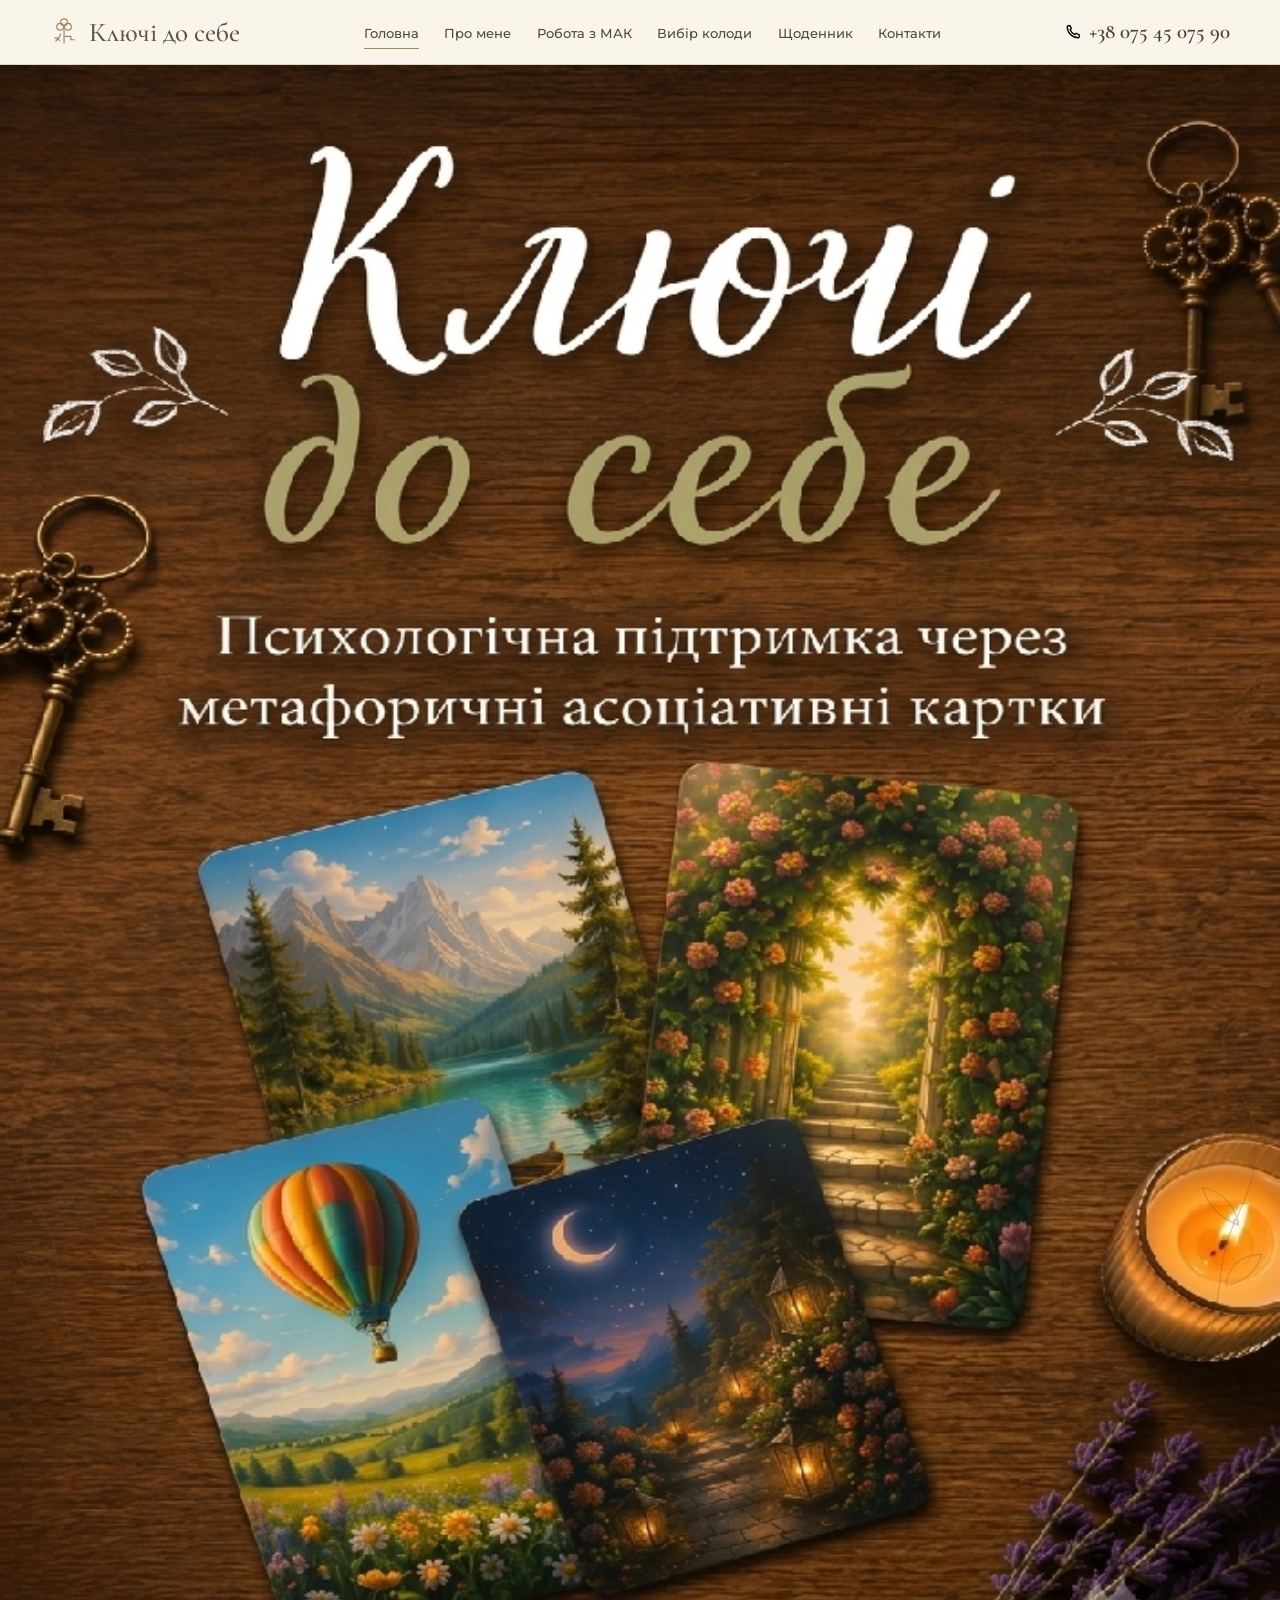
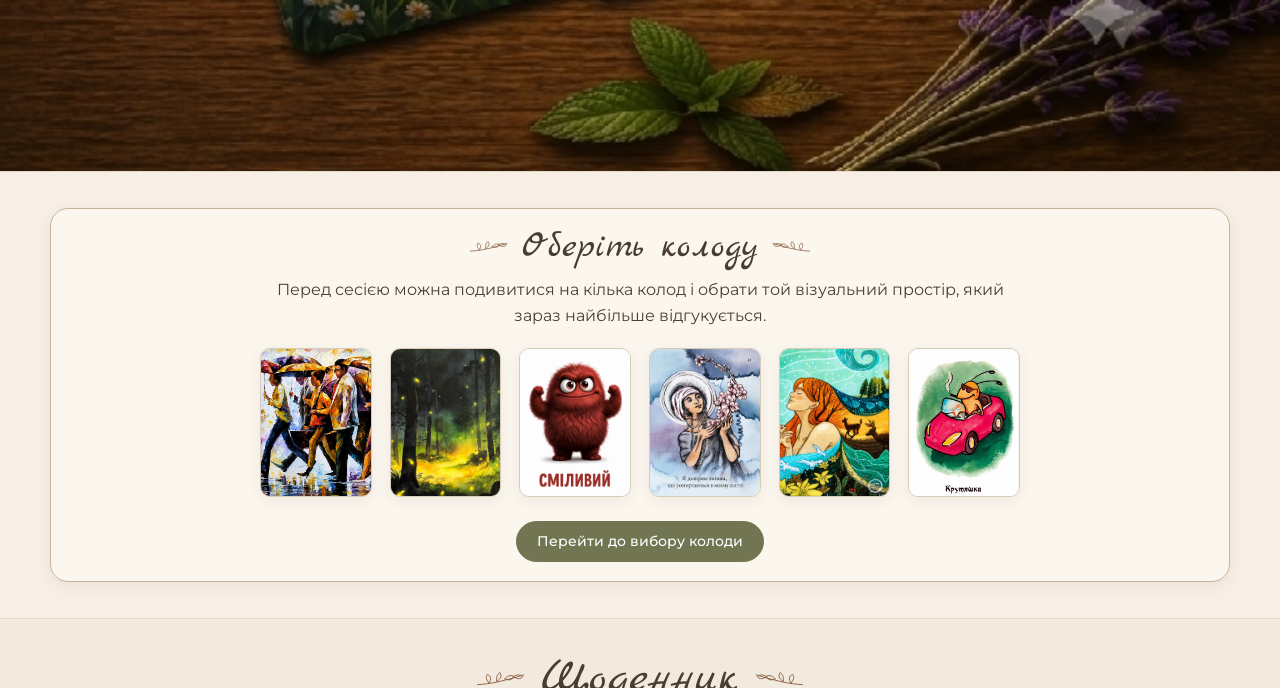
==== commit 744127f0: "Add files via upload" ====
--- a/index.html
+++ b/index.html
@@ -26,7 +26,7 @@
 <meta content="Робота з метафоричними асоціативними картами онлайн. Підтримка, самопізнання та робота з внутрішніми запитами. Телефон: +380754507590." name="twitter:description"/>
 <meta content="https://keystoself.com.ua/assets/images/hero-home-desktop.jpg" name="twitter:image"/>
 <meta content="OqQjgjxOYaDfPLeTILCCPl3YAwLQMFYE5xxrJE5mUZg" name="google-site-verification"/>
-<link href="assets/css/style.css?v=20260706-tarakany-gallery" rel="stylesheet"/>
+<link href="assets/css/style.css?v=20260710-certificates-proportion-fix" rel="stylesheet"/>
 <script type="application/ld+json">{"@context":"https://schema.org","@graph":[{"@type":"WebSite","@id":"https://keystoself.com.ua/#website","url":"https://keystoself.com.ua/","name":"Ключі до себе","inLanguage":"uk-UA"},{"@type":"ProfessionalService","@id":"https://keystoself.com.ua/#service","name":"Ключі до себе","url":"https://keystoself.com.ua/","image":"https://keystoself.com.ua/assets/images/profile.jpg","telephone":"+380754507590","description":"Психологічна підтримка та робота з метафоричними асоціативними картами.","areaServed":{"@type":"Country","name":"Україна"},"sameAs":["https://t.me/olena_keystoself","https://t.me/keystoself_channel"],"contactPoint":{"@type":"ContactPoint","telephone":"+380754507590","contactType":"customer support","availableLanguage":["uk","ru"]}},{"@type":"Person","@id":"https://keystoself.com.ua/#olena","name":"Олена","jobTitle":"Фахівець з МАК","image":"https://keystoself.com.ua/assets/images/profile.jpg","telephone":"+380754507590","worksFor":{"@id":"https://keystoself.com.ua/#service"},"sameAs":["https://t.me/olena_keystoself","https://t.me/keystoself_channel"]}]}</script>
 </head>
 <body>
@@ -102,11 +102,10 @@
 </div>
 <div class="home-cert-block">
 <p class="home-cert-label">Освіта та сертифікати</p>
-<p class="certificate-hint" id="home-cert-hint">Натисніть на сертифікат, щоб роздивитися</p>
-<div aria-describedby="home-cert-hint" aria-label="Три сертифікати" class="home-cert-fan">
-<button aria-label="Збільшити сертифікат з роботи з МАК" class="cert" data-certificate data-full="assets/images/certificate-1.webp" type="button"><img alt="Сертифікат з роботи з МАК" decoding="async" height="1024" loading="lazy" src="assets/images/certificate-1.webp" width="1536"/></button>
-<button aria-label="Збільшити сертифікат з психологічного консультування" class="cert" data-certificate data-full="assets/images/certificate-2.webp" type="button"><img alt="Сертифікат з психологічного консультування" decoding="async" height="1024" loading="lazy" src="assets/images/certificate-2.webp" width="1536"/></button>
-<button aria-label="Збільшити диплом про підвищення кваліфікації" class="cert" data-certificate data-full="assets/images/certificate-3.webp" type="button"><img alt="Диплом про підвищення кваліфікації" decoding="async" height="720" loading="lazy" src="assets/images/certificate-3.webp" width="1000"/></button>
+<div aria-label="Три сертифікати" class="home-cert-fan">
+<figure class="cert"><img alt="Сертифікат з роботи з МАК" decoding="async" height="1024" loading="lazy" src="assets/images/certificate-1.webp" width="1536"/></figure>
+<figure class="cert"><img alt="Сертифікат з психологічного консультування" decoding="async" height="1024" loading="lazy" src="assets/images/certificate-2.webp" width="1536"/></figure>
+<figure class="cert"><img alt="Диплом про підвищення кваліфікації" decoding="async" height="720" loading="lazy" src="assets/images/certificate-3.webp" width="1000"/></figure>
 </div>
 </div>
 </article>
--- a/assets/css/style.css
+++ b/assets/css/style.css
@@ -388,37 +388,41 @@
 .panel li { color: var(--muted); font-size: 13px; }
 .panel ul { padding-left: 18px; }
 .home-cert-block { grid-column: 1 / -1; margin-top: 0; }
-.home-cert-label { margin: 0; text-align: center; font-family: "Cormorant Garamond", Georgia, serif; font-size: 20px; }
-.certificate-hint,
-.panel .certificate-hint { margin: 1px 0 4px; color: var(--muted); text-align: center; font-size: 10px; }
-.home-cert-fan { position: relative; min-height: 134px; }
+.home-cert-label { margin: 0 0 4px; text-align: center; font-family: "Cormorant Garamond", Georgia, serif; font-size: 20px; }
+.home-cert-fan { position: relative; min-height: 126px; }
 .home-cert-fan .cert {
   position: absolute;
   left: 50%;
   bottom: 0;
-  width: 162px;
+  width: 152px;
+  aspect-ratio: 3 / 2;
+  margin: 0;
   padding: 5px;
   overflow: hidden;
+  box-sizing: border-box;
   background: #fff;
   border: 1px solid var(--line);
   border-radius: 8px;
   box-shadow: 0 8px 18px rgba(76, 56, 36, .14);
-  cursor: zoom-in;
   transform-origin: 50% 100%;
-  transition: transform .2s ease, box-shadow .2s ease, border-color .2s ease;
-}
-.home-cert-fan .cert img { display: block; width: 100%; height: auto; aspect-ratio: 3 / 2; object-fit: contain; border-radius: 4px; }
-.home-cert-fan .cert:nth-child(1) { z-index: 1; transform: translateX(-106px) rotate(-7deg); }
-.home-cert-fan .cert:nth-child(2) { z-index: 3; transform: translateX(-50%) translateY(-7px); }
-.home-cert-fan .cert:nth-child(3) { z-index: 2; transform: translateX(-56px) rotate(7deg); }
-.home-cert-fan .cert:nth-child(1):hover,
-.home-cert-fan .cert:nth-child(1):focus-visible { z-index: 5; transform: translateX(-106px) translateY(-5px) rotate(-5deg) scale(1.04); }
-.home-cert-fan .cert:nth-child(2):hover,
-.home-cert-fan .cert:nth-child(2):focus-visible { z-index: 5; transform: translateX(-50%) translateY(-14px) scale(1.04); }
-.home-cert-fan .cert:nth-child(3):hover,
-.home-cert-fan .cert:nth-child(3):focus-visible { z-index: 5; transform: translateX(-56px) translateY(-5px) rotate(5deg) scale(1.04); }
-.home-cert-fan .cert:hover,
-.home-cert-fan .cert:focus-visible { border-color: var(--gold); box-shadow: 0 15px 30px rgba(76, 56, 36, .2); outline: none; }
+  transition: transform .2s ease, box-shadow .2s ease;
+}
+.home-cert-fan .cert img {
+  display: block;
+  width: 100% !important;
+  height: 100% !important;
+  max-width: none;
+  aspect-ratio: auto !important;
+  object-fit: contain;
+  border-radius: 4px;
+}
+.home-cert-fan .cert:nth-child(1) { z-index: 1; transform: translateX(-122px) rotate(-7deg); }
+.home-cert-fan .cert:nth-child(2) { z-index: 3; transform: translateX(-50%) translateY(-6px); }
+.home-cert-fan .cert:nth-child(3) { z-index: 2; transform: translateX(-30px) rotate(7deg); }
+.home-cert-fan .cert:hover { z-index: 5; box-shadow: 0 16px 30px rgba(76, 56, 36, .20); }
+.home-cert-fan .cert:nth-child(1):hover { transform: translateX(-122px) translateY(-7px) rotate(-5deg) scale(1.10); }
+.home-cert-fan .cert:nth-child(2):hover { transform: translateX(-50%) translateY(-14px) scale(1.10); }
+.home-cert-fan .cert:nth-child(3):hover { transform: translateX(-30px) translateY(-7px) rotate(5deg) scale(1.10); }
 .mak-panel { display: grid; grid-template-columns: 1.05fr .95fr; gap: 18px; align-items: center; }
 .mak-panel-image { width: 100%; aspect-ratio: 4 / 3; object-fit: cover; border: 1px solid var(--line); border-radius: 14px; }
 .check-list { list-style: none; padding: 0; margin: 13px 0 17px; }
@@ -479,34 +483,40 @@
 .about-text p { color: var(--muted); }
 .about-text h3 { margin: 20px 0 7px; font-family: "Cormorant Garamond", Georgia, serif; font-size: 26px; font-weight: 500; }
 .cert-section { margin-top: 32px; }
-.cert-fan { position: relative; min-height: 340px; margin-top: 4px; }
+.cert-fan { position: relative; min-height: 330px; margin-top: 10px; }
 .cert-fan .cert {
   position: absolute;
   left: 50%;
-  bottom: 22px;
-  width: min(30vw, 320px);
+  bottom: 24px;
+  width: min(29vw, 310px);
+  aspect-ratio: 3 / 2;
+  margin: 0;
   padding: 9px;
   overflow: hidden;
+  box-sizing: border-box;
   background: #fff;
   border: 1px solid var(--line);
   border-radius: 11px;
   box-shadow: 0 13px 28px rgba(76, 56, 36, .13);
-  cursor: zoom-in;
   transform-origin: 50% 100%;
-  transition: transform .2s ease, box-shadow .2s ease, border-color .2s ease;
-}
-.cert-fan .cert img { display: block; width: 100%; height: auto; aspect-ratio: 3 / 2; object-fit: contain; border-radius: 7px; }
+  transition: transform .2s ease, box-shadow .2s ease;
+}
+.cert-fan .cert img {
+  display: block;
+  width: 100% !important;
+  height: 100% !important;
+  max-width: none;
+  aspect-ratio: auto !important;
+  object-fit: contain;
+  border-radius: 7px;
+}
 .cert-fan .cert-1 { z-index: 1; transform: translateX(-112%) rotate(-8deg); }
 .cert-fan .cert-2 { z-index: 3; transform: translateX(-50%) translateY(-16px); }
 .cert-fan .cert-3 { z-index: 2; transform: translateX(12%) rotate(8deg); }
-.cert-fan .cert-1:hover,
-.cert-fan .cert-1:focus-visible { z-index: 5; transform: translateX(-112%) translateY(-8px) rotate(-5deg) scale(1.05); }
-.cert-fan .cert-2:hover,
-.cert-fan .cert-2:focus-visible { z-index: 5; transform: translateX(-50%) translateY(-25px) scale(1.05); }
-.cert-fan .cert-3:hover,
-.cert-fan .cert-3:focus-visible { z-index: 5; transform: translateX(12%) translateY(-8px) rotate(5deg) scale(1.05); }
-.cert-fan .cert:hover,
-.cert-fan .cert:focus-visible { border-color: var(--gold); box-shadow: 0 18px 34px rgba(76, 56, 36, .2); outline: none; }
+.cert-fan .cert:hover { z-index: 5; box-shadow: 0 19px 36px rgba(76, 56, 36, .20); }
+.cert-fan .cert-1:hover { transform: translateX(-112%) translateY(-10px) rotate(-5deg) scale(1.08); }
+.cert-fan .cert-2:hover { transform: translateX(-50%) translateY(-26px) scale(1.08); }
+.cert-fan .cert-3:hover { transform: translateX(12%) translateY(-10px) rotate(5deg) scale(1.08); }
 
 /* MAK */
 .mak-layout { display: grid; grid-template-columns: minmax(0, 1fr) 350px; gap: 24px; align-items: start; }
@@ -716,8 +726,8 @@
   .benefit:nth-last-child(-n+2) { border-bottom: 0; }
   .about-panel { grid-template-columns: 1fr; padding: 16px; }
   .home-profile { width: 100%; aspect-ratio: 4 / 3; object-position: center 24%; border-radius: 14px; }
-  .home-cert-fan { min-height: 118px; }
-  .home-cert-fan .cert { width: 43vw; max-width: 150px; }
+  .home-cert-fan { min-height: 120px; }
+  .home-cert-fan .cert { width: 42vw; max-width: 148px; }
   .home-cert-fan .cert:nth-child(1) { transform: translateX(-84%) rotate(-7deg); }
   .home-cert-fan .cert:nth-child(2) { transform: translateX(-50%) translateY(-5px); }
   .home-cert-fan .cert:nth-child(3) { transform: translateX(-16%) rotate(7deg); }
@@ -727,8 +737,8 @@
   .about-photo { max-width: none; aspect-ratio: 4 / 3; object-position: center 24%; border-radius: 14px; }
   .about-text h2 { font-size: 34px; }
   .cert-section { margin-top: 34px; }
-  .cert-fan { min-height: 260px; }
-  .cert-fan .cert { width: 61vw; max-width: 235px; padding: 7px; }
+  .cert-fan { min-height: 252px; }
+  .cert-fan .cert { width: 62vw; max-width: 238px; padding: 7px; }
   .cert-fan .cert-1 { transform: translateX(-77%) rotate(-7deg); }
   .cert-fan .cert-2 { transform: translateX(-50%) translateY(-12px); }
   .cert-fan .cert-3 { transform: translateX(-23%) rotate(7deg); }
@@ -1166,99 +1176,14 @@
   }
 }
 
-/* Medium certificate preview */
-body.certificate-lightbox-open { overflow: hidden; }
-.certificate-lightbox {
-  position: fixed;
-  inset: 0;
-  z-index: 1000;
-  display: grid;
-  place-items: center;
-  padding: 24px;
-  background: rgba(31, 27, 23, .55);
-  opacity: 0;
-  visibility: hidden;
-  transition: opacity .18s ease, visibility .18s ease;
-}
-.certificate-lightbox.is-open { opacity: 1; visibility: visible; }
-.certificate-lightbox-dialog {
-  position: relative;
-  display: grid;
-  grid-template-rows: minmax(0, 1fr) auto;
-  gap: 8px;
-  width: min(820px, calc(100vw - 48px));
-  height: auto;
-  max-height: 78vh;
-  padding: 12px;
-  background: #f9f5ed;
-  border: 1px solid rgba(255, 255, 255, .4);
-  border-radius: 15px;
-  box-shadow: 0 22px 60px rgba(0, 0, 0, .34);
-  transform: scale(.97);
-  transition: transform .18s ease;
-}
-.certificate-lightbox.is-open .certificate-lightbox-dialog { transform: scale(1); }
-.certificate-lightbox-image-wrap {
-  display: grid;
-  place-items: center;
-  min-height: 0;
-  max-height: 66vh;
-  overflow: hidden;
-  background: #fff;
-  border-radius: 10px;
-}
-.certificate-lightbox-image { display: block; max-width: 100%; max-height: 66vh; width: auto; height: auto; object-fit: contain; }
-.certificate-lightbox-caption { margin: 0; padding: 0 46px 2px; color: var(--muted); text-align: center; font-size: 12px; }
-.certificate-lightbox-close,
-.certificate-lightbox-nav {
-  position: absolute;
-  z-index: 2;
-  display: grid;
-  place-items: center;
-  border: 0;
-  border-radius: 50%;
-  background: rgba(72, 59, 43, .8);
-  color: #fff;
-  cursor: pointer;
-  box-shadow: 0 6px 18px rgba(0, 0, 0, .2);
-  transition: transform .16s ease, background .16s ease;
-}
-.certificate-lightbox-close:hover,
-.certificate-lightbox-close:focus-visible,
-.certificate-lightbox-nav:hover,
-.certificate-lightbox-nav:focus-visible { background: #514333; outline: 2px solid #fff; outline-offset: 2px; }
-.certificate-lightbox-close { top: 8px; right: 8px; width: 38px; height: 38px; font-size: 27px; line-height: 1; }
-.certificate-lightbox-nav { top: 50%; width: 42px; height: 42px; font-size: 33px; transform: translateY(-50%); }
-.certificate-lightbox-nav:hover,
-.certificate-lightbox-nav:focus-visible { transform: translateY(-50%) scale(1.06); }
-.certificate-lightbox-prev { left: 12px; }
-.certificate-lightbox-next { right: 12px; }
-.certificate-lightbox-nav[hidden] { display: none; }
-
-@media (max-width: 680px) {
-  .certificate-lightbox { padding: 12px; }
-  .certificate-lightbox-dialog { width: calc(100vw - 24px); max-height: 78vh; padding: 8px; border-radius: 12px; }
-  .certificate-lightbox-image-wrap,
-  .certificate-lightbox-image { max-height: 65vh; }
-  .certificate-lightbox-close { top: 6px; right: 6px; }
-  .certificate-lightbox-prev { left: 8px; }
-  .certificate-lightbox-next { right: 8px; }
-  .certificate-lightbox-caption { min-height: 0; padding: 3px 44px 0; font-size: 11px; }
-}
-
-
-@media (max-width: 680px) {
-  .home-cert-fan .cert:nth-child(1):hover,
-  .home-cert-fan .cert:nth-child(1):focus-visible { transform: translateX(-84%) translateY(-4px) rotate(-5deg) scale(1.03); }
-  .home-cert-fan .cert:nth-child(2):hover,
-  .home-cert-fan .cert:nth-child(2):focus-visible { transform: translateX(-50%) translateY(-11px) scale(1.03); }
-  .home-cert-fan .cert:nth-child(3):hover,
-  .home-cert-fan .cert:nth-child(3):focus-visible { transform: translateX(-16%) translateY(-4px) rotate(5deg) scale(1.03); }
-
-  .cert-fan .cert-1:hover,
-  .cert-fan .cert-1:focus-visible { transform: translateX(-77%) translateY(-6px) rotate(-5deg) scale(1.03); }
-  .cert-fan .cert-2:hover,
-  .cert-fan .cert-2:focus-visible { transform: translateX(-50%) translateY(-19px) scale(1.03); }
-  .cert-fan .cert-3:hover,
-  .cert-fan .cert-3:focus-visible { transform: translateX(-23%) translateY(-6px) rotate(5deg) scale(1.03); }
-}
+
+@media (hover: none), (max-width: 680px) {
+  .home-cert-fan .cert:hover,
+  .cert-fan .cert:hover { box-shadow: 0 8px 18px rgba(76, 56, 36, .14); }
+  .home-cert-fan .cert:nth-child(1):hover { transform: translateX(-84%) rotate(-7deg); }
+  .home-cert-fan .cert:nth-child(2):hover { transform: translateX(-50%) translateY(-5px); }
+  .home-cert-fan .cert:nth-child(3):hover { transform: translateX(-16%) rotate(7deg); }
+  .cert-fan .cert-1:hover { transform: translateX(-77%) rotate(-7deg); }
+  .cert-fan .cert-2:hover { transform: translateX(-50%) translateY(-12px); }
+  .cert-fan .cert-3:hover { transform: translateX(-23%) rotate(7deg); }
+}
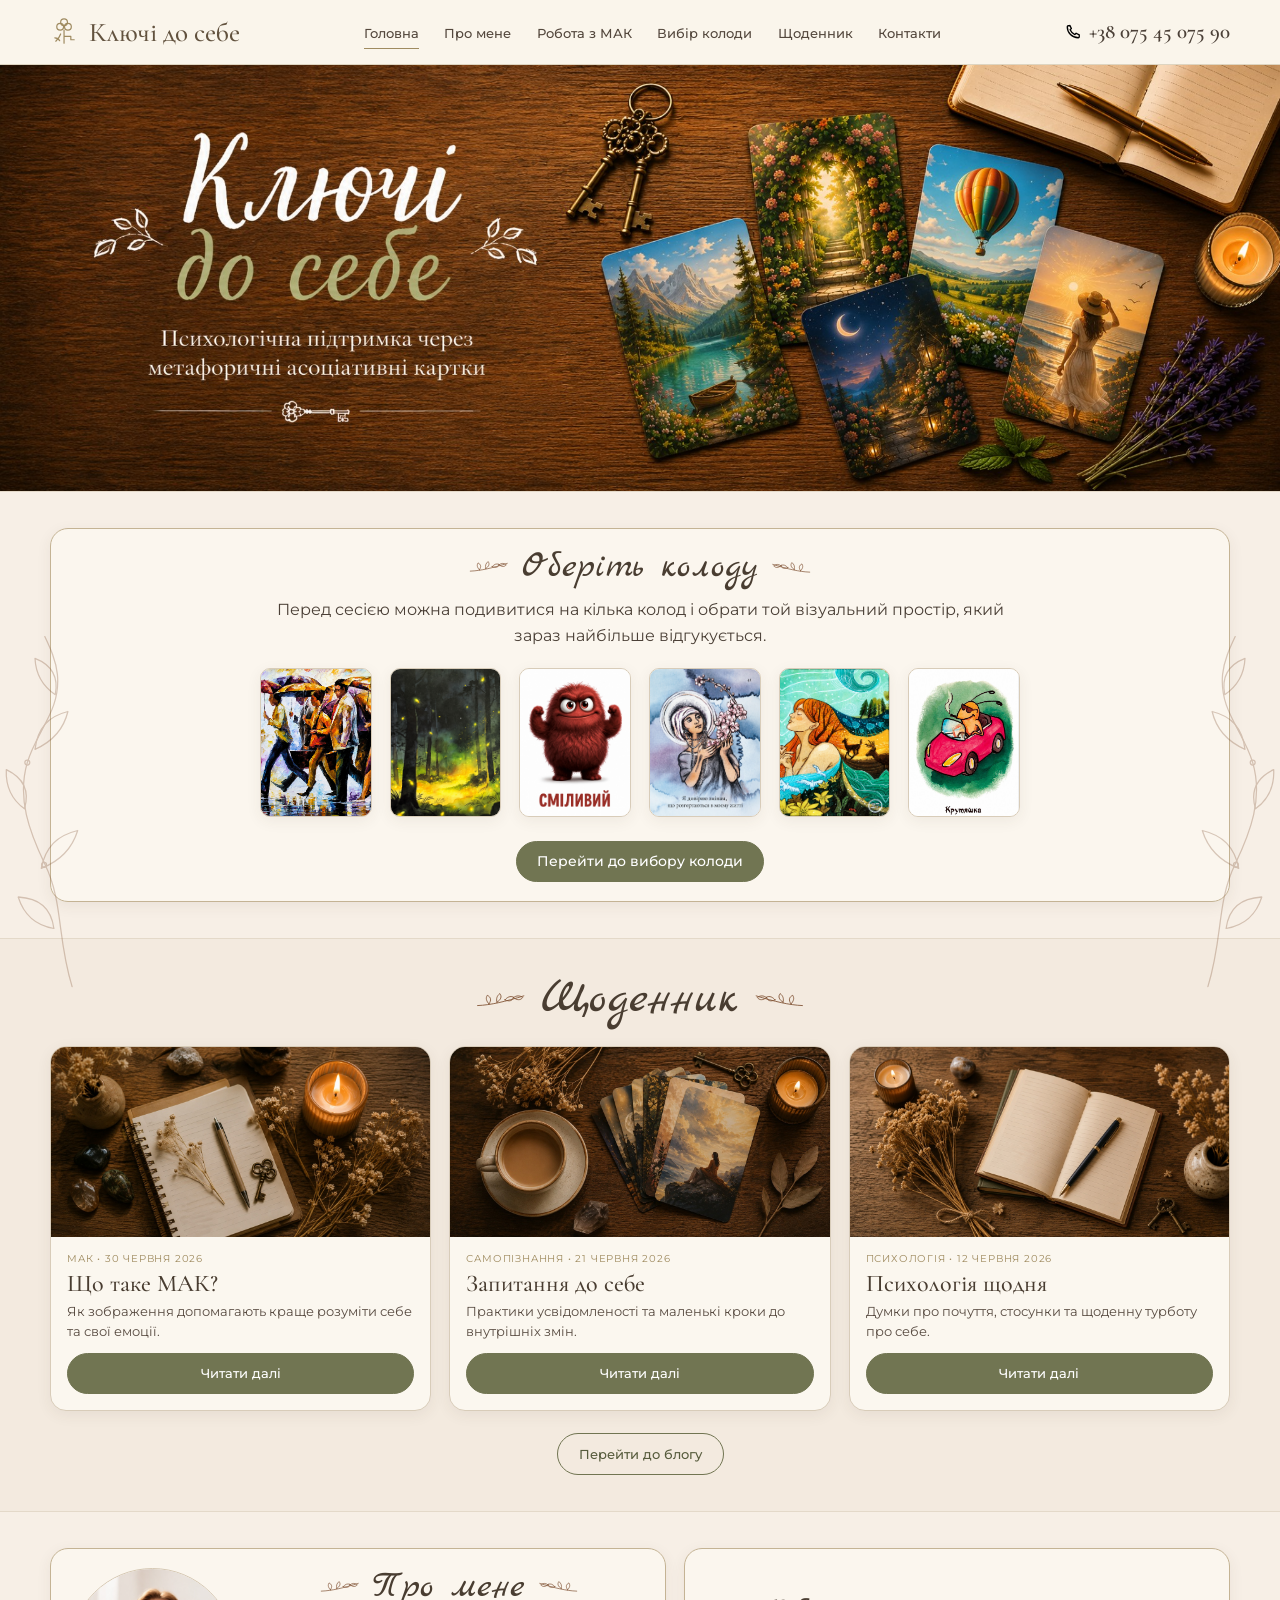
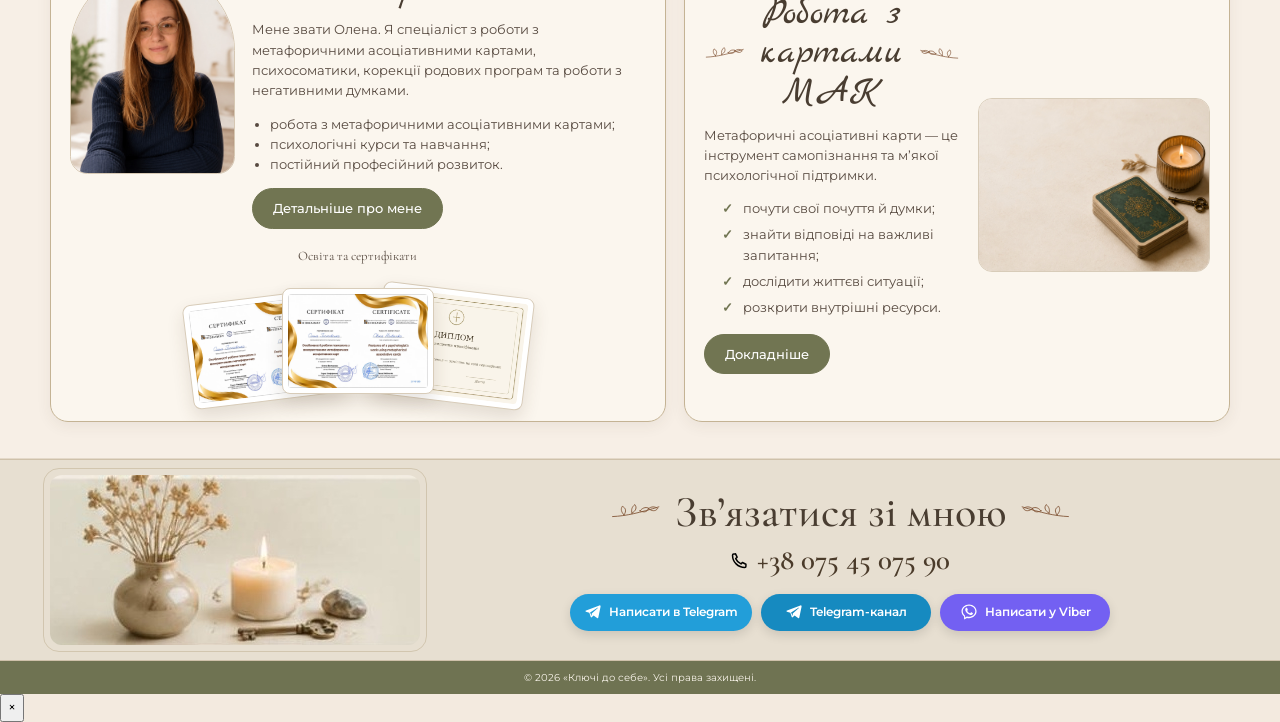
==== commit b9c8141b: "Add files via upload" ====
--- a/index.html
+++ b/index.html
@@ -26,7 +26,7 @@
 <meta content="Робота з метафоричними асоціативними картами онлайн. Підтримка, самопізнання та робота з внутрішніми запитами. Телефон: +380754507590." name="twitter:description"/>
 <meta content="https://keystoself.com.ua/assets/images/hero-home-desktop.jpg" name="twitter:image"/>
 <meta content="OqQjgjxOYaDfPLeTILCCPl3YAwLQMFYE5xxrJE5mUZg" name="google-site-verification"/>
-<link href="assets/css/style.css?v=20260710-certificates-proportion-fix" rel="stylesheet"/>
+<link href="assets/css/style.css?v=20260712-certificates-layout-fix" rel="stylesheet"/>
 <script type="application/ld+json">{"@context":"https://schema.org","@graph":[{"@type":"WebSite","@id":"https://keystoself.com.ua/#website","url":"https://keystoself.com.ua/","name":"Ключі до себе","inLanguage":"uk-UA"},{"@type":"ProfessionalService","@id":"https://keystoself.com.ua/#service","name":"Ключі до себе","url":"https://keystoself.com.ua/","image":"https://keystoself.com.ua/assets/images/profile.jpg","telephone":"+380754507590","description":"Психологічна підтримка та робота з метафоричними асоціативними картами.","areaServed":{"@type":"Country","name":"Україна"},"sameAs":["https://t.me/olena_keystoself","https://t.me/keystoself_channel"],"contactPoint":{"@type":"ContactPoint","telephone":"+380754507590","contactType":"customer support","availableLanguage":["uk","ru"]}},{"@type":"Person","@id":"https://keystoself.com.ua/#olena","name":"Олена","jobTitle":"Фахівець з МАК","image":"https://keystoself.com.ua/assets/images/profile.jpg","telephone":"+380754507590","worksFor":{"@id":"https://keystoself.com.ua/#service"},"sameAs":["https://t.me/olena_keystoself","https://t.me/keystoself_channel"]}]}</script>
 </head>
 <body>
--- a/assets/css/style.css
+++ b/assets/css/style.css
@@ -1187,3 +1187,149 @@
   .cert-fan .cert-2:hover { transform: translateX(-50%) translateY(-12px); }
   .cert-fan .cert-3:hover { transform: translateX(-23%) rotate(7deg); }
 }
+
+/* Certificate thumbnails: keep the original proportions and a clean fan layout.
+   The enlarged certificate viewer is intentionally not changed here. */
+.home-cert-fan,
+.cert-fan {
+  isolation: isolate;
+  overflow: visible;
+}
+
+.home-cert-fan {
+  min-height: 132px;
+  max-width: 390px;
+  margin: 0 auto;
+}
+
+.home-cert-fan .cert,
+.cert-fan .cert {
+  height: auto;
+  aspect-ratio: auto;
+}
+
+.home-cert-fan .cert img,
+.cert-fan .cert img {
+  display: block;
+  width: 100% !important;
+  height: auto !important;
+  max-width: 100%;
+  aspect-ratio: auto !important;
+  object-fit: contain;
+}
+
+.home-cert-fan .cert:nth-child(1) {
+  transform: translateX(-108%) rotate(-7deg);
+}
+
+.home-cert-fan .cert:nth-child(2) {
+  transform: translateX(-50%) translateY(-8px);
+}
+
+.home-cert-fan .cert:nth-child(3) {
+  transform: translateX(8%) rotate(7deg);
+}
+
+.home-cert-fan .cert:nth-child(1):hover {
+  transform: translateX(-108%) translateY(-8px) rotate(-5deg) scale(1.07);
+}
+
+.home-cert-fan .cert:nth-child(2):hover {
+  transform: translateX(-50%) translateY(-17px) scale(1.07);
+}
+
+.home-cert-fan .cert:nth-child(3):hover {
+  transform: translateX(8%) translateY(-8px) rotate(5deg) scale(1.07);
+}
+
+.cert-fan {
+  min-height: 330px;
+  max-width: 940px;
+  margin: 10px auto 0;
+}
+
+.cert-fan .cert-1 {
+  transform: translateX(-108%) rotate(-8deg);
+}
+
+.cert-fan .cert-2 {
+  transform: translateX(-50%) translateY(-16px);
+}
+
+.cert-fan .cert-3 {
+  transform: translateX(8%) rotate(8deg);
+}
+
+.cert-fan .cert-1:hover {
+  transform: translateX(-108%) translateY(-10px) rotate(-5deg) scale(1.06);
+}
+
+.cert-fan .cert-2:hover {
+  transform: translateX(-50%) translateY(-26px) scale(1.06);
+}
+
+.cert-fan .cert-3:hover {
+  transform: translateX(8%) translateY(-10px) rotate(5deg) scale(1.06);
+}
+
+@media (max-width: 680px) {
+  .home-cert-fan {
+    min-height: 126px;
+    max-width: 340px;
+  }
+
+  .home-cert-fan .cert:nth-child(1) {
+    transform: translateX(-104%) rotate(-7deg);
+  }
+
+  .home-cert-fan .cert:nth-child(2) {
+    transform: translateX(-50%) translateY(-5px);
+  }
+
+  .home-cert-fan .cert:nth-child(3) {
+    transform: translateX(4%) rotate(7deg);
+  }
+
+  .cert-fan {
+    min-height: 268px;
+  }
+
+  .cert-fan .cert-1 {
+    transform: translateX(-76%) rotate(-7deg);
+  }
+
+  .cert-fan .cert-2 {
+    transform: translateX(-50%) translateY(-12px);
+  }
+
+  .cert-fan .cert-3 {
+    transform: translateX(-24%) rotate(7deg);
+  }
+}
+
+@media (hover: none), (max-width: 680px) {
+  .home-cert-fan .cert:nth-child(1):hover {
+    transform: translateX(-104%) rotate(-7deg);
+  }
+
+  .home-cert-fan .cert:nth-child(2):hover {
+    transform: translateX(-50%) translateY(-5px);
+  }
+
+  .home-cert-fan .cert:nth-child(3):hover {
+    transform: translateX(4%) rotate(7deg);
+  }
+
+  .cert-fan .cert-1:hover {
+    transform: translateX(-76%) rotate(-7deg);
+  }
+
+  .cert-fan .cert-2:hover {
+    transform: translateX(-50%) translateY(-12px);
+  }
+
+  .cert-fan .cert-3:hover {
+    transform: translateX(-24%) rotate(7deg);
+  }
+}
+
